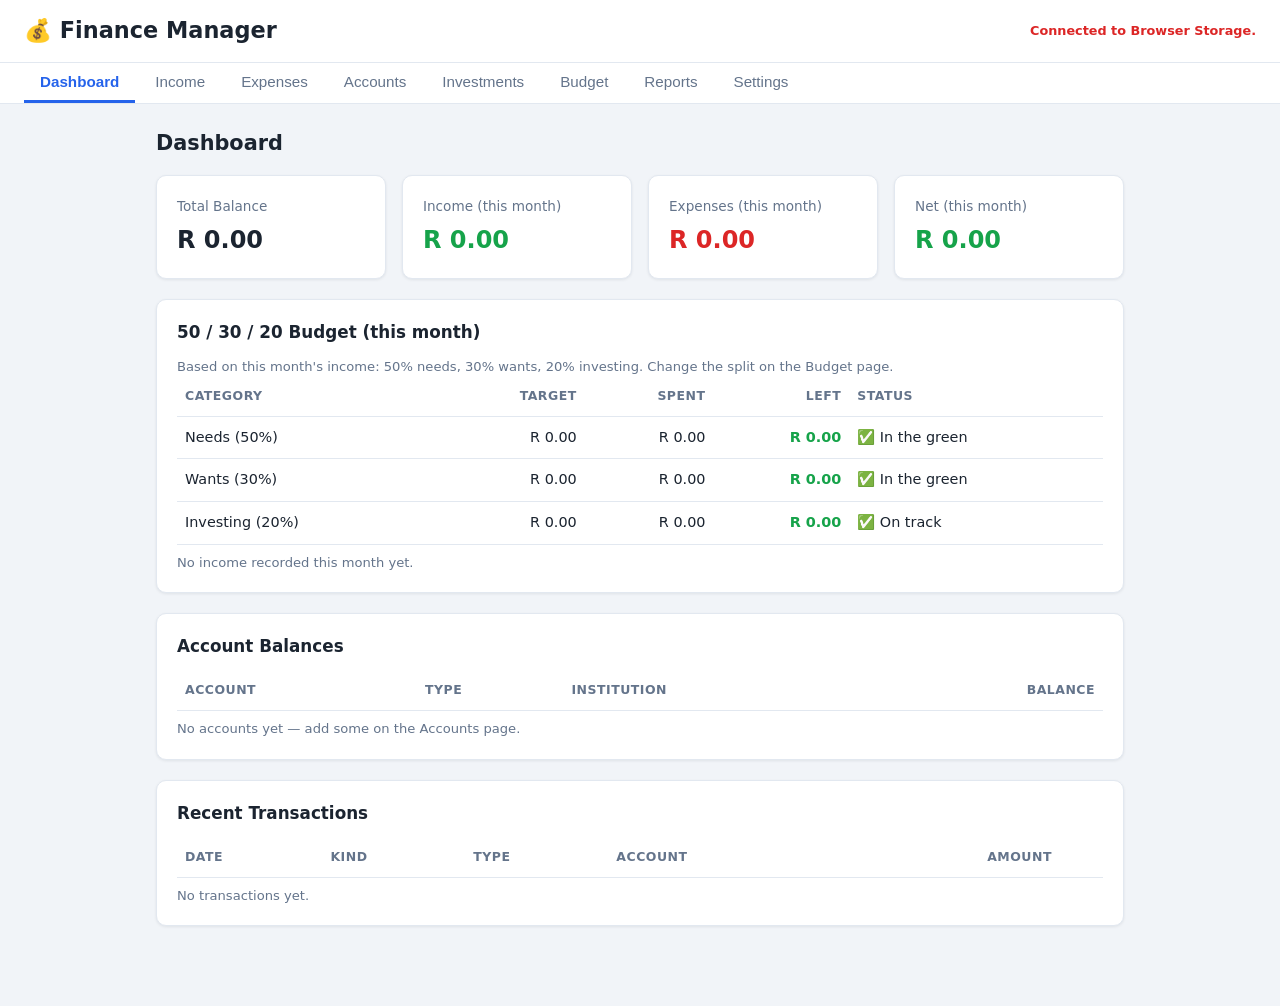
==== index.html @ 552da5e0 "Describe your changes" ====
<!DOCTYPE html>
<html lang="en" data-theme="light">
<head>
  <meta charset="UTF-8">
  <meta name="viewport" content="width=device-width, initial-scale=1.0">
  <link rel="icon" type="image/svg+xml" href="data:image/svg+xml,%3Csvg xmlns='http://www.w3.org/2000/svg' viewBox='0 0 64 64'%3E%3Crect width='64' height='64' rx='14' fill='%232563eb'/%3E%3Crect x='14' y='34' width='8' height='16' rx='2' fill='%23fff' opacity='.7'/%3E%3Crect x='28' y='24' width='8' height='26' rx='2' fill='%23fff' opacity='.85'/%3E%3Crect x='42' y='13' width='8' height='37' rx='2' fill='%23fff'/%3E%3C/svg%3E">
  <title>Finance Manager</title>
  <link rel="stylesheet" href="styles.css">
</head>
<body>

  <!-- ===== Lock screen (shown when a password is set) ===== -->
  <div id="lock-screen" class="overlay hidden">
    <div class="card overlay-card">
      <h1>🔒 Locked</h1>
      <form id="lock-form">
        <label for="lock-password">Password</label>
        <input type="password" id="lock-password" autocomplete="current-password" required>
        <p id="lock-error" class="error hidden">Incorrect password.</p>
        <button type="submit" class="btn primary full">Unlock</button>
      </form>
    </div>
  </div>

  <!-- ===== Main app ===== -->
  <div id="app" class="hidden">

    <header class="app-header">
      <h1>💰 Finance Manager</h1>
      <div class="header-right">
        <span id="data-status" class="status"></span>
        <button id="btn-lock" class="btn small hidden">🔒 Lock</button>
      </div>
    </header>

    <nav class="tabs">
      <button class="tab active" data-page="dashboard">Dashboard</button>
      <button class="tab" data-page="income">Income</button>
      <button class="tab" data-page="expenses">Expenses</button>
      <button class="tab" data-page="accounts">Accounts</button>
      <button class="tab" data-page="investments">Investments</button>
      <button class="tab" data-page="budget">Budget</button>
      <button class="tab" data-page="reports">Reports</button>
      <button class="tab" data-page="settings">Settings</button>
    </nav>

    <main>

      <!-- ===== Page 1: Dashboard ===== -->
      <section id="page-dashboard" class="page active">
        <h2 id="dashboard-greeting">Dashboard</h2>

        <div class="stat-grid">
          <div class="card stat">
            <span class="stat-label">Total Balance</span>
            <span class="stat-value" id="stat-total">R 0.00</span>
          </div>
          <div class="card stat">
            <span class="stat-label">Income (this month)</span>
            <span class="stat-value income" id="stat-income-month">R 0.00</span>
          </div>
          <div class="card stat">
            <span class="stat-label">Expenses (this month)</span>
            <span class="stat-value expense" id="stat-expense-month">R 0.00</span>
          </div>
          <div class="card stat">
            <span class="stat-label">Net (this month)</span>
            <span class="stat-value" id="stat-net-month">R 0.00</span>
          </div>
        </div>

        <div class="card">
          <h3 id="budget-title">50 / 30 / 20 Budget (this month)</h3>
          <p class="hint" id="budget-hint">Based on this month's income.</p>
          <table>
            <thead>
              <tr><th>Category</th><th class="num">Target</th><th class="num">Spent</th><th class="num">Left</th><th>Status</th></tr>
            </thead>
            <tbody id="budget-table"></tbody>
          </table>
          <p class="hint" id="budget-note"></p>
        </div>

        <div class="card">
          <h3>Account Balances</h3>
          <table>
            <thead>
              <tr><th>Account</th><th>Type</th><th>Institution</th><th class="num">Balance</th></tr>
            </thead>
            <tbody id="accounts-summary"></tbody>
          </table>
          <p class="hint" id="accounts-summary-empty">No accounts yet — add some on the Accounts page.</p>
        </div>

        <div class="card">
          <h3>Recent Transactions</h3>
          <table>
            <thead>
              <tr><th>Date</th><th>Kind</th><th>Type</th><th>Account</th><th class="num">Amount</th><th></th></tr>
            </thead>
            <tbody id="recent-transactions"></tbody>
          </table>
          <p class="hint" id="recent-empty">No transactions yet.</p>
        </div>
      </section>

      <!-- ===== Page 2: Income ===== -->
      <section id="page-income" class="page">
        <h2>Income</h2>

        <div class="card">
          <h3>Add One-Time Income</h3>
          <form id="income-form" class="form-grid">
            <label>Amount (R)
              <input type="number" id="income-amount" step="0.01" min="0.01" placeholder="0.00" required>
            </label>
            <label>Account
              <select id="income-account" class="account-select" required></select>
            </label>
            <label>Type
              <input type="text" id="income-type" list="income-types" placeholder="e.g. Salary" required>
              <datalist id="income-types">
                <option value="Salary"></option>
                <option value="Freelance"></option>
                <option value="Business"></option>
                <option value="Investment"></option>
                <option value="Interest"></option>
                <option value="Gift"></option>
                <option value="Refund"></option>
                <option value="Other"></option>
              </datalist>
            </label>
            <label>Date
              <input type="date" id="income-date" required>
            </label>
            <div class="form-actions">
              <button type="submit" class="btn primary">Add Income</button>
            </div>
          </form>
        </div>

        <div class="card">
          <h3>Recurring Income</h3>
          <p class="hint">Set up income that happens regularly. Press <strong>Receive</strong> whenever it comes in to record it.</p>
          <form id="rec-income-form" class="form-grid">
            <label>Amount (R)
              <input type="number" id="rec-income-amount" step="0.01" min="0.01" placeholder="0.00" required>
            </label>
            <label>Account
              <select id="rec-income-account" class="account-select" required></select>
            </label>
            <label>Type
              <input type="text" id="rec-income-type" list="income-types" placeholder="e.g. Salary" required>
            </label>
            <div class="form-actions">
              <button type="submit" id="rec-income-submit" class="btn">Add Recurring Income</button>
              <button type="button" id="rec-income-cancel" class="btn hidden">Cancel</button>
            </div>
          </form>
          <ul id="rec-income-list" class="rec-list"></ul>
        </div>

        <div class="card">
          <h3>Income History</h3>
          <table>
            <thead>
              <tr><th>Date</th><th>Type</th><th>Account</th><th class="num">Amount</th><th></th></tr>
            </thead>
            <tbody id="income-list"></tbody>
          </table>
          <p class="hint" id="income-empty">No income recorded yet.</p>
        </div>
      </section>

      <!-- ===== Page 3: Expenses ===== -->
      <section id="page-expenses" class="page">
        <h2>Expenses</h2>

        <div class="card">
          <h3>Add One-Time Expense</h3>
          <form id="expense-form" class="form-grid">
            <label>Amount (R)
              <input type="number" id="expense-amount" step="0.01" min="0.01" placeholder="0.00" required>
            </label>
            <label>Account
              <select id="expense-account" class="account-select" required></select>
            </label>
            <label>Type
              <input type="text" id="expense-type" list="expense-types" placeholder="e.g. Groceries" required>
              <datalist id="expense-types">
                <option value="Groceries"></option>
                <option value="Rent / Mortgage"></option>
                <option value="Transport"></option>
                <option value="Fuel"></option>
                <option value="Utilities"></option>
                <option value="Insurance"></option>
                <option value="Entertainment"></option>
                <option value="Dining Out"></option>
                <option value="Health"></option>
                <option value="Education"></option>
                <option value="Subscriptions"></option>
                <option value="Other"></option>
              </datalist>
            </label>
            <label>Category
              <select id="expense-category" required>
                <option value="" disabled selected>Choose…</option>
                <option value="need">Need</option>
                <option value="want">Want</option>
                <option value="investment">Investment</option>
              </select>
            </label>
            <label>Date
              <input type="date" id="expense-date" required>
            </label>
            <div class="form-actions">
              <button type="submit" class="btn primary">Add Expense</button>
            </div>
          </form>
        </div>

        <div class="card">
          <h3>Recurring Expenses</h3>
          <p class="hint">Set up expenses that happen regularly. Press <strong>Pay</strong> whenever they go off to record them.</p>
          <form id="rec-expense-form" class="form-grid">
            <label>Amount (R)
              <input type="number" id="rec-expense-amount" step="0.01" min="0.01" placeholder="0.00" required>
            </label>
            <label>Account
              <select id="rec-expense-account" class="account-select" required></select>
            </label>
            <label>Type
              <input type="text" id="rec-expense-type" list="expense-types" placeholder="e.g. Rent / Mortgage" required>
            </label>
            <label>Category
              <select id="rec-expense-category" required>
                <option value="" disabled selected>Choose…</option>
                <option value="need">Need</option>
                <option value="want">Want</option>
                <option value="investment">Investment</option>
              </select>
            </label>
            <div class="form-actions">
              <button type="submit" id="rec-expense-submit" class="btn">Add Recurring Expense</button>
              <button type="button" id="rec-expense-cancel" class="btn hidden">Cancel</button>
            </div>
          </form>
          <ul id="rec-expense-list" class="rec-list"></ul>
        </div>

        <div class="card">
          <h3>Expense History</h3>
          <table>
            <thead>
              <tr><th>Date</th><th>Type</th><th>Category</th><th>Account</th><th class="num">Amount</th><th></th></tr>
            </thead>
            <tbody id="expense-list"></tbody>
          </table>
          <p class="hint" id="expense-empty">No expenses recorded yet.</p>
        </div>
      </section>

      <!-- ===== Page 4: Accounts ===== -->
      <section id="page-accounts" class="page">
        <h2>Accounts</h2>

        <div class="card">
          <h3 id="account-form-title">Add Account</h3>
          <form id="account-form" class="form-grid">
            <label>Account Name
              <input type="text" id="acc-name" placeholder="e.g. Everyday Cheque" required>
            </label>
            <label>Type
              <select id="acc-type" required>
                <option value="Checking">Checking</option>
                <option value="Savings">Savings</option>
                <option value="Credit Card">Credit Card</option>
                <option value="Investment">Investment</option>
                <option value="Cash">Cash</option>
                <option value="Loan">Loan</option>
                <option value="Other">Other</option>
              </select>
            </label>
            <label>Held At (Institution)
              <select id="acc-institution" required>
                <option value="Absa">Absa</option>
                <option value="Capitec">Capitec</option>
                <option value="Discovery Bank">Discovery Bank</option>
                <option value="FNB">FNB</option>
                <option value="Investec">Investec</option>
                <option value="Nedbank">Nedbank</option>
                <option value="Standard Bank">Standard Bank</option>
                <option value="TymeBank">TymeBank</option>
                <option value="African Bank">African Bank</option>
                <option value="Other">Other</option>
              </select>
            </label>
            <label>Starting Balance (R)
              <input type="number" id="acc-balance" step="0.01" placeholder="0.00" required>
            </label>
            <label class="span-2">Purpose
              <input type="text" id="acc-purpose" placeholder="e.g. Monthly spending, emergency fund…">
            </label>
            <div class="form-actions">
              <button type="submit" class="btn primary" id="acc-submit">Add Account</button>
              <button type="button" class="btn hidden" id="acc-cancel">Cancel</button>
            </div>
          </form>
        </div>

        <div class="card">
          <h3>My Accounts</h3>
          <table>
            <thead>
              <tr>
                <th>Name</th><th>Type</th><th>Held At</th>
                <th class="num">Starting</th><th class="num">Current</th>
                <th>Purpose</th><th></th>
              </tr>
            </thead>
            <tbody id="accounts-table"></tbody>
          </table>
          <p class="hint" id="accounts-empty">No accounts yet. Add your first account above.</p>
        </div>
      </section>

      <!-- ===== Investments ===== -->
      <section id="page-investments" class="page">
        <h2>Investments</h2>

        <div class="stat-grid">
          <div class="card stat">
            <span class="stat-label">Monthly Investing</span>
            <span class="stat-value" id="inv-stat-monthly">R 0.00</span>
          </div>
          <div class="card stat">
            <span class="stat-label">Active Investments</span>
            <span class="stat-value" id="inv-stat-active">0</span>
          </div>
        </div>

        <div class="card">
          <h3 id="inv-form-title">Add Investment</h3>
          <form id="investment-form" class="form-grid">
            <label>Investment Name
              <input type="text" id="inv-name" placeholder="e.g. Retirement Annuity" required>
            </label>
            <label>Monthly Amount (R)
              <input type="number" id="inv-amount" step="0.01" min="0" placeholder="0.00" required>
            </label>
            <label>Pay From Account
              <select id="inv-account" class="account-select" required></select>
            </label>
            <label>Start Date
              <input type="date" id="inv-start" required>
            </label>
            <label>Term (Years)
              <input type="number" id="inv-years" min="0" step="1" value="5" required>
            </label>
            <label>Term (Extra Months)
              <input type="number" id="inv-months" min="0" max="11" step="1" value="0" required>
            </label>
            <div class="form-actions">
              <button type="submit" class="btn primary" id="inv-submit">Add Investment</button>
              <button type="button" class="btn hidden" id="inv-cancel">Cancel</button>
            </div>
          </form>
        </div>

        <div class="card">
          <h3>My Investments</h3>
          <table>
            <thead>
              <tr>
                <th>Name</th><th class="num">Per Month</th><th>Account</th><th>Start</th><th>Term</th><th>Expected End</th>
                <th>Status</th><th class="num">Total Planned</th><th></th>
              </tr>
            </thead>
            <tbody id="investments-table"></tbody>
          </table>
          <p class="hint" id="investments-empty">No investments yet. Add your first one above.</p>
        </div>
      </section>

      <!-- ===== Budget planner ===== -->
      <section id="page-budget" class="page">
        <h2>Budget Planner</h2>
        <p class="hint">Add your planned monthly expenses to see whether you stay on track with your budget split. Untick an item to test a "what if" without deleting it.</p>

        <div class="card">
          <h3>Budget Split</h3>
          <p class="hint">How your monthly income is divided. Used by the budget card on the Dashboard and the plan below. Must add up to 100%.</p>
          <form id="split-form" class="form-grid">
            <label>Needs (%)
              <input type="number" id="split-need" min="0" max="100" step="1" required>
            </label>
            <label>Wants (%)
              <input type="number" id="split-want" min="0" max="100" step="1" required>
            </label>
            <label>Investing (%)
              <input type="number" id="split-investment" min="0" max="100" step="1" required>
            </label>
            <div class="form-actions">
              <button type="submit" class="btn primary">Save Split</button>
              <button type="button" class="btn" id="split-reset">Reset to 50/30/20</button>
            </div>
          </form>
        </div>

        <div class="card">
          <h3>Plan vs Budget</h3>
          <table>
            <thead>
              <tr><th>Category</th><th class="num">Budget</th><th class="num">Planned</th><th class="num">Left</th><th>Status</th></tr>
            </thead>
            <tbody id="plan-summary"></tbody>
          </table>
          <p id="plan-verdict" class="hint"></p>
        </div>

        <div class="card">
          <h3 id="pinc-form-title">Add Planned Income</h3>
          <form id="pinc-form" class="form-grid">
            <label>Name
              <input type="text" id="pinc-name" placeholder="e.g. Salary" required>
            </label>
            <label>Monthly Amount (R)
              <input type="number" id="pinc-amount" step="0.01" min="0.01" placeholder="0.00" required>
            </label>
            <div class="form-actions">
              <button type="submit" class="btn primary" id="pinc-submit">Add Planned Income</button>
              <button type="button" class="btn hidden" id="pinc-cancel">Cancel</button>
            </div>
          </form>
        </div>

        <div class="card">
          <h3>Planned Income</h3>
          <p class="hint">Recurring income is included automatically. The budget above is calculated from the ticked items.</p>
          <table>
            <thead>
              <tr><th>Include</th><th>Name</th><th class="num">Per Month</th><th></th></tr>
            </thead>
            <tbody id="pinc-list"></tbody>
          </table>
          <p class="hint" id="pinc-empty">No planned income yet.</p>
        </div>

        <div class="card">
          <h3 id="plan-form-title">Add Planned Expense</h3>
          <form id="plan-form" class="form-grid">
            <label>Name
              <input type="text" id="plan-name" placeholder="e.g. New car instalment" required>
            </label>
            <label>Monthly Amount (R)
              <input type="number" id="plan-amount" step="0.01" min="0.01" placeholder="0.00" required>
            </label>
            <label>Category
              <select id="plan-category" required>
                <option value="need">Need</option>
                <option value="want">Want</option>
                <option value="investment">Investment</option>
              </select>
            </label>
            <div class="form-actions">
              <button type="submit" class="btn primary" id="plan-submit">Add Planned Expense</button>
              <button type="button" class="btn hidden" id="plan-cancel">Cancel</button>
            </div>
          </form>
        </div>

        <div class="card">
          <h3>Planned Expenses</h3>
          <table>
            <thead>
              <tr><th>Include</th><th>Name</th><th>Category</th><th class="num">Per Month</th><th></th></tr>
            </thead>
            <tbody id="plan-list"></tbody>
          </table>
          <p class="hint" id="plan-empty">No planned expenses yet.</p>
        </div>
      </section>

      <!-- ===== Page 5: Settings ===== -->
      <section id="page-reports" class="page"></section>

      <section id="page-settings" class="page">
        <h2>Settings</h2>

        <div class="card">
          <h3>Appearance</h3>
          <label class="inline-label">Theme
            <select id="set-theme">
              <option value="light">Light</option>
              <option value="dark">Dark</option>
            </select>
          </label>
        </div>

        <div class="card">
          <h3>Password Lock</h3>
          <p class="hint">Locks the app when it opens. Note: this is a simple screen lock, not encryption.</p>
          <form id="password-form" class="form-grid">
            <label>New Password
              <input type="password" id="set-password" autocomplete="new-password" placeholder="Leave empty to keep current">
            </label>
            <div class="form-actions">
              <button type="submit" class="btn primary">Set / Change Password</button>
              <button type="button" class="btn danger" id="btn-clear-password">Remove Password</button>
            </div>
          </form>
        </div>

        <div class="card">
          <h3>Data</h3>
          <p>Storage: <strong id="data-file-info">—</strong></p>
          <div class="btn-row">
            <button class="btn" id="btn-link-file">Link File</button>
            <button class="btn" id="btn-disconnect-file">Disconnect</button>
            <button class="btn" id="btn-export">Export backup (JSON)</button>
            <label class="btn file-label">
              Import backup…
              <input type="file" id="import-file" accept="application/json,.json" hidden>
            </label>
          </div>
        </div>

        <div class="card danger-zone">
          <h3>Danger Zone</h3>
          <button class="btn danger" id="btn-clear-all">Delete ALL data</button>
        </div>
      </section>

    </main>
  </div>

  <script src="app.js"></script>
  <script src="reports.js"></script>
</body>
</html>
---- styles.css ----
/* ============ Theme variables ============ */
:root {
  --bg: #f1f4f8;
  --surface: #ffffff;
  --text: #1b2430;
  --muted: #64748b;
  --border: #e2e8f0;
  --primary: #2563eb;
  --primary-hover: #1d4ed8;
  --primary-text: #ffffff;
  --income: #16a34a;
  --expense: #dc2626;
  --danger: #dc2626;
  --danger-hover: #b91c1c;
  --shadow: 0 1px 3px rgba(15, 23, 42, 0.08);
  --radius: 10px;
}

[data-theme="dark"] {
  --bg: #0f172a;
  --surface: #1e293b;
  --text: #e2e8f0;
  --muted: #94a3b8;
  --border: #334155;
  --primary: #3b82f6;
  --primary-hover: #2563eb;
  --primary-text: #ffffff;
  --income: #4ade80;
  --expense: #f87171;
  --danger: #ef4444;
  --danger-hover: #dc2626;
  --shadow: 0 1px 3px rgba(0, 0, 0, 0.4);
}

/* ============ Base ============ */
* { box-sizing: border-box; }

body {
  margin: 0;
  font-family: "Segoe UI", system-ui, -apple-system, sans-serif;
  background: var(--bg);
  color: var(--text);
  line-height: 1.5;
}

h1 { font-size: 1.4rem; margin: 0; }
h2 { margin: 0 0 16px; font-size: 1.3rem; }
h3 { margin: 0 0 12px; font-size: 1.05rem; }

.hidden { display: none !important; }

/* ============ Header & nav ============ */
.app-header {
  display: flex;
  align-items: center;
  justify-content: space-between;
  padding: 14px 24px;
  background: var(--surface);
  border-bottom: 1px solid var(--border);
  position: sticky;
  top: 0;
  z-index: 10;
}

.header-right { display: flex; align-items: center; gap: 12px; }
.status { font-size: 0.8rem; color: var(--muted); }
.status.ok { color: var(--income); font-weight: 600; }
.status.bad { color: var(--expense); font-weight: 600; }

.tabs {
  display: flex;
  gap: 4px;
  padding: 0 24px;
  background: var(--surface);
  border-bottom: 1px solid var(--border);
  overflow-x: auto;
}

.tab {
  background: none;
  border: none;
  border-bottom: 3px solid transparent;
  padding: 10px 16px;
  font-size: 0.95rem;
  color: var(--muted);
  cursor: pointer;
  white-space: nowrap;
}

.tab:hover { color: var(--text); }
.tab.active { color: var(--primary); border-bottom-color: var(--primary); font-weight: 600; }

/* ============ Layout ============ */
main {
  max-width: 1000px;
  margin: 0 auto;
  padding: 24px 16px 60px;
}

.page { display: none; }
.page.active { display: block; }

.card {
  background: var(--surface);
  border: 1px solid var(--border);
  border-radius: var(--radius);
  box-shadow: var(--shadow);
  padding: 20px;
  margin-bottom: 20px;
}

/* ============ Dashboard stats ============ */
.stat-grid {
  display: grid;
  grid-template-columns: repeat(auto-fit, minmax(200px, 1fr));
  gap: 16px;
  margin-bottom: 20px;
}

.stat { display: flex; flex-direction: column; gap: 6px; margin-bottom: 0; }
.stat-label { font-size: 0.85rem; color: var(--muted); }
.stat-value { font-size: 1.5rem; font-weight: 700; }
.income { color: var(--income); }
.expense { color: var(--expense); }

/* ============ Forms ============ */
.form-grid {
  display: grid;
  grid-template-columns: repeat(auto-fit, minmax(200px, 1fr));
  gap: 14px;
  align-items: end;
}

.form-grid label,
.overlay-card label {
  display: flex;
  flex-direction: column;
  gap: 6px;
  font-size: 0.85rem;
  font-weight: 600;
  color: var(--muted);
}

.span-2 { grid-column: span 2; }

input, select {
  padding: 9px 12px;
  border: 1px solid var(--border);
  border-radius: 8px;
  font-size: 0.95rem;
  background: var(--bg);
  color: var(--text);
  font-family: inherit;
}

input:focus, select:focus {
  outline: 2px solid var(--primary);
  outline-offset: -1px;
}

.form-actions { display: flex; gap: 10px; align-items: center; }

.inline-label {
  display: flex;
  align-items: center;
  gap: 12px;
  font-size: 0.95rem;
}

/* ============ Buttons ============ */
.btn {
  padding: 9px 16px;
  border: 1px solid var(--border);
  border-radius: 8px;
  background: var(--surface);
  color: var(--text);
  font-size: 0.9rem;
  font-family: inherit;
  cursor: pointer;
}

.btn:hover { border-color: var(--primary); color: var(--primary); }

.btn.primary { background: var(--primary); border-color: var(--primary); color: var(--primary-text); }
.btn.primary:hover { background: var(--primary-hover); }

.btn.danger { background: var(--danger); border-color: var(--danger); color: #fff; }
.btn.danger:hover { background: var(--danger-hover); }

.btn.small { padding: 5px 10px; font-size: 0.8rem; }
.btn.full { width: 100%; }
.btn.link { border: none; background: none; color: var(--muted); text-decoration: underline; }

.btn-row { display: flex; gap: 10px; flex-wrap: wrap; margin: 12px 0; }

.file-label { display: inline-block; cursor: pointer; }

.icon-btn {
  background: none;
  border: none;
  cursor: pointer;
  font-size: 0.95rem;
  padding: 4px 6px;
  border-radius: 6px;
  color: var(--muted);
}
.icon-btn:hover { background: var(--bg); color: var(--danger); }

/* ============ Tables ============ */
table { width: 100%; border-collapse: collapse; font-size: 0.9rem; }

th, td {
  text-align: left;
  padding: 10px 8px;
  border-bottom: 1px solid var(--border);
}

th { color: var(--muted); font-size: 0.78rem; text-transform: uppercase; letter-spacing: 0.04em; }

.num { text-align: right; font-variant-numeric: tabular-nums; }

.badge {
  display: inline-block;
  padding: 2px 10px;
  border-radius: 999px;
  font-size: 0.75rem;
  font-weight: 600;
}
.badge.income { background: rgba(22, 163, 74, 0.12); color: var(--income); }
.badge.expense { background: rgba(220, 38, 38, 0.12); color: var(--expense); }

.amount-income { color: var(--income); font-weight: 600; }
.amount-expense { color: var(--expense); font-weight: 600; }

/* ============ Recurring list ============ */
.rec-list { list-style: none; margin: 16px 0 0; padding: 0; }

.rec-list li {
  display: flex;
  align-items: center;
  justify-content: space-between;
  gap: 12px;
  padding: 12px;
  border: 1px solid var(--border);
  border-radius: 8px;
  margin-bottom: 8px;
  flex-wrap: wrap;
}

.rec-info { display: flex; flex-direction: column; }
.rec-info .sub { font-size: 0.8rem; color: var(--muted); }
.rec-actions { display: flex; gap: 8px; align-items: center; }

/* ============ Overlays (connect / lock) ============ */
.overlay {
  position: fixed;
  inset: 0;
  background: var(--bg);
  display: flex;
  align-items: center;
  justify-content: center;
  padding: 20px;
  z-index: 100;
}

.overlay-card { max-width: 440px; width: 100%; text-align: center; }
.overlay-card h1 { margin-bottom: 14px; }
.overlay-card p { color: var(--muted); font-size: 0.9rem; }
.overlay-card form { text-align: left; display: flex; flex-direction: column; gap: 12px; margin-top: 10px; }
.overlay-card .btn-row { justify-content: center; }

.error { color: var(--danger) !important; font-size: 0.85rem; margin: 0; }

.hint { font-size: 0.82rem; color: var(--muted); margin: 8px 0 0; }

.danger-zone { border-color: var(--danger); }

/* ============ Responsive ============ */
@media (max-width: 600px) {
  .span-2 { grid-column: span 1; }
  table { font-size: 0.8rem; }
  th, td { padding: 8px 4px; }
  .app-header { padding: 12px 16px; }
  .tabs { padding: 0 8px; }
}

/* ============ Reports ============ */
.rv-filter-grid { display: flex; gap: 14px; flex-wrap: wrap; align-items: flex-end; }
.rv-filter-grid label, .rv-form label { display: flex; flex-direction: column; gap: 4px; font-size: 0.85rem; color: var(--muted); }
.rv-row { margin-bottom: 20px; }
.rv-row-bar { display: flex; gap: 10px; align-items: center; flex-wrap: wrap; margin-bottom: 8px; font-size: 0.85rem; }
.rv-row-bar label { display: flex; align-items: center; gap: 6px; color: var(--muted); }
.rv-grid-row { display: grid; gap: 14px; }
.rv-visual { margin: 0; min-width: 0; display: flex; flex-direction: column; }
.rv-head { display: flex; justify-content: space-between; gap: 8px; align-items: flex-start; }
.rv-head h3 { margin: 0; }
.rv-actions { display: flex; gap: 6px; }
.rv-body { flex: 1; margin-top: 10px; overflow: auto; }
.rv-empty-slot { min-height: 120px; border: 2px dashed var(--border); border-radius: var(--radius); background: none; color: var(--muted); cursor: pointer; font: inherit; }
.rv-empty-slot:hover { border-color: var(--primary); color: var(--primary); }
.rv-card-value { font-size: 2rem; font-weight: 700; text-align: center; padding: 18px 0; }
.rv-svg { width: 100%; height: auto; max-height: 360px; }
.rv-axis { font-size: 10px; fill: var(--muted); }
.rv-grid { stroke: var(--border); stroke-width: 1; }
.rv-pie { display: flex; gap: 16px; align-items: center; flex-wrap: wrap; justify-content: center; }
.rv-pie-svg { width: 190px; height: 190px; flex: none; }
.rv-legend { list-style: none; margin: 0; padding: 0; font-size: 0.85rem; }
.rv-dot { display: inline-block; width: 10px; height: 10px; border-radius: 50%; margin-right: 6px; }
.rv-table-wrap { max-height: 340px; overflow: auto; }
.rv-empty { text-align: center; padding: 20px 0; }
.rv-modal { position: fixed; inset: 0; background: rgba(0, 0, 0, 0.5); z-index: 50; display: flex; align-items: flex-start; justify-content: center; padding: 24px; overflow: auto; }
.rv-modal-card { width: 100%; max-width: 760px; margin: 0; }
.rv-form { display: grid; grid-template-columns: repeat(auto-fit, minmax(190px, 1fr)); gap: 12px; }
.rv-fil-row { display: flex; gap: 6px; margin-bottom: 6px; flex-wrap: wrap; }
.rv-fil-row input { flex: 1; min-width: 100px; }
.rv-preview { border: 1px solid var(--border); border-radius: var(--radius); padding: 10px; margin-bottom: 8px; max-height: 340px; overflow: auto; }
@media (max-width: 700px) { .rv-grid-row { grid-template-columns: 1fr !important; } .rv-grid-row > * { grid-column: auto !important; } }
.rv-title { display: flex; justify-content: space-between; align-items: center; flex-wrap: wrap; gap: 8px; }
.rv-title .btn-row { margin: 0 0 16px; }
.rv-title label.btn { cursor: pointer; }
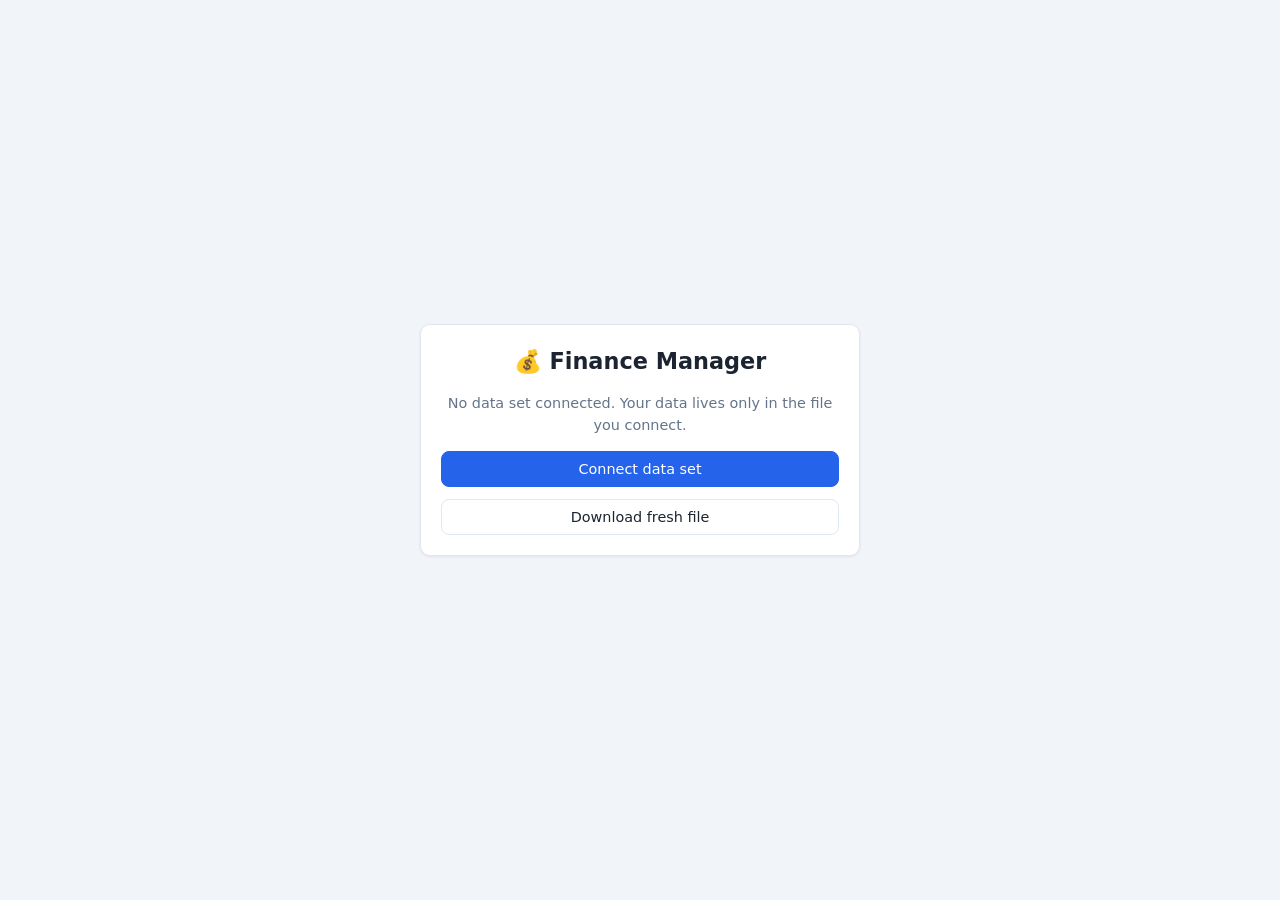
==== commit ea59597c: "Require connected data file; remove browser storage" ====
--- a/index.html
+++ b/index.html
@@ -1,540 +1,558 @@
-<!DOCTYPE html>
-<html lang="en" data-theme="light">
-<head>
-  <meta charset="UTF-8">
-  <meta name="viewport" content="width=device-width, initial-scale=1.0">
-  <link rel="icon" type="image/svg+xml" href="data:image/svg+xml,%3Csvg xmlns='http://www.w3.org/2000/svg' viewBox='0 0 64 64'%3E%3Crect width='64' height='64' rx='14' fill='%232563eb'/%3E%3Crect x='14' y='34' width='8' height='16' rx='2' fill='%23fff' opacity='.7'/%3E%3Crect x='28' y='24' width='8' height='26' rx='2' fill='%23fff' opacity='.85'/%3E%3Crect x='42' y='13' width='8' height='37' rx='2' fill='%23fff'/%3E%3C/svg%3E">
-  <title>Finance Manager</title>
-  <link rel="stylesheet" href="styles.css">
-</head>
-<body>
-
-  <!-- ===== Lock screen (shown when a password is set) ===== -->
-  <div id="lock-screen" class="overlay hidden">
-    <div class="card overlay-card">
-      <h1>🔒 Locked</h1>
-      <form id="lock-form">
-        <label for="lock-password">Password</label>
-        <input type="password" id="lock-password" autocomplete="current-password" required>
-        <p id="lock-error" class="error hidden">Incorrect password.</p>
-        <button type="submit" class="btn primary full">Unlock</button>
-      </form>
-    </div>
-  </div>
-
-  <!-- ===== Main app ===== -->
-  <div id="app" class="hidden">
-
-    <header class="app-header">
-      <h1>💰 Finance Manager</h1>
-      <div class="header-right">
-        <span id="data-status" class="status"></span>
-        <button id="btn-lock" class="btn small hidden">🔒 Lock</button>
-      </div>
-    </header>
-
-    <nav class="tabs">
-      <button class="tab active" data-page="dashboard">Dashboard</button>
-      <button class="tab" data-page="income">Income</button>
-      <button class="tab" data-page="expenses">Expenses</button>
-      <button class="tab" data-page="accounts">Accounts</button>
-      <button class="tab" data-page="investments">Investments</button>
-      <button class="tab" data-page="budget">Budget</button>
-      <button class="tab" data-page="reports">Reports</button>
-      <button class="tab" data-page="settings">Settings</button>
-    </nav>
-
-    <main>
-
-      <!-- ===== Page 1: Dashboard ===== -->
-      <section id="page-dashboard" class="page active">
-        <h2 id="dashboard-greeting">Dashboard</h2>
-
-        <div class="stat-grid">
-          <div class="card stat">
-            <span class="stat-label">Total Balance</span>
-            <span class="stat-value" id="stat-total">R 0.00</span>
-          </div>
-          <div class="card stat">
-            <span class="stat-label">Income (this month)</span>
-            <span class="stat-value income" id="stat-income-month">R 0.00</span>
-          </div>
-          <div class="card stat">
-            <span class="stat-label">Expenses (this month)</span>
-            <span class="stat-value expense" id="stat-expense-month">R 0.00</span>
-          </div>
-          <div class="card stat">
-            <span class="stat-label">Net (this month)</span>
-            <span class="stat-value" id="stat-net-month">R 0.00</span>
-          </div>
-        </div>
-
-        <div class="card">
-          <h3 id="budget-title">50 / 30 / 20 Budget (this month)</h3>
-          <p class="hint" id="budget-hint">Based on this month's income.</p>
-          <table>
-            <thead>
-              <tr><th>Category</th><th class="num">Target</th><th class="num">Spent</th><th class="num">Left</th><th>Status</th></tr>
-            </thead>
-            <tbody id="budget-table"></tbody>
-          </table>
-          <p class="hint" id="budget-note"></p>
-        </div>
-
-        <div class="card">
-          <h3>Account Balances</h3>
-          <table>
-            <thead>
-              <tr><th>Account</th><th>Type</th><th>Institution</th><th class="num">Balance</th></tr>
-            </thead>
-            <tbody id="accounts-summary"></tbody>
-          </table>
-          <p class="hint" id="accounts-summary-empty">No accounts yet — add some on the Accounts page.</p>
-        </div>
-
-        <div class="card">
-          <h3>Recent Transactions</h3>
-          <table>
-            <thead>
-              <tr><th>Date</th><th>Kind</th><th>Type</th><th>Account</th><th class="num">Amount</th><th></th></tr>
-            </thead>
-            <tbody id="recent-transactions"></tbody>
-          </table>
-          <p class="hint" id="recent-empty">No transactions yet.</p>
-        </div>
-      </section>
-
-      <!-- ===== Page 2: Income ===== -->
-      <section id="page-income" class="page">
-        <h2>Income</h2>
-
-        <div class="card">
-          <h3>Add One-Time Income</h3>
-          <form id="income-form" class="form-grid">
-            <label>Amount (R)
-              <input type="number" id="income-amount" step="0.01" min="0.01" placeholder="0.00" required>
-            </label>
-            <label>Account
-              <select id="income-account" class="account-select" required></select>
-            </label>
-            <label>Type
-              <input type="text" id="income-type" list="income-types" placeholder="e.g. Salary" required>
-              <datalist id="income-types">
-                <option value="Salary"></option>
-                <option value="Freelance"></option>
-                <option value="Business"></option>
-                <option value="Investment"></option>
-                <option value="Interest"></option>
-                <option value="Gift"></option>
-                <option value="Refund"></option>
-                <option value="Other"></option>
-              </datalist>
-            </label>
-            <label>Date
-              <input type="date" id="income-date" required>
-            </label>
-            <div class="form-actions">
-              <button type="submit" class="btn primary">Add Income</button>
-            </div>
-          </form>
-        </div>
-
-        <div class="card">
-          <h3>Recurring Income</h3>
-          <p class="hint">Set up income that happens regularly. Press <strong>Receive</strong> whenever it comes in to record it.</p>
-          <form id="rec-income-form" class="form-grid">
-            <label>Amount (R)
-              <input type="number" id="rec-income-amount" step="0.01" min="0.01" placeholder="0.00" required>
-            </label>
-            <label>Account
-              <select id="rec-income-account" class="account-select" required></select>
-            </label>
-            <label>Type
-              <input type="text" id="rec-income-type" list="income-types" placeholder="e.g. Salary" required>
-            </label>
-            <div class="form-actions">
-              <button type="submit" id="rec-income-submit" class="btn">Add Recurring Income</button>
-              <button type="button" id="rec-income-cancel" class="btn hidden">Cancel</button>
-            </div>
-          </form>
-          <ul id="rec-income-list" class="rec-list"></ul>
-        </div>
-
-        <div class="card">
-          <h3>Income History</h3>
-          <table>
-            <thead>
-              <tr><th>Date</th><th>Type</th><th>Account</th><th class="num">Amount</th><th></th></tr>
-            </thead>
-            <tbody id="income-list"></tbody>
-          </table>
-          <p class="hint" id="income-empty">No income recorded yet.</p>
-        </div>
-      </section>
-
-      <!-- ===== Page 3: Expenses ===== -->
-      <section id="page-expenses" class="page">
-        <h2>Expenses</h2>
-
-        <div class="card">
-          <h3>Add One-Time Expense</h3>
-          <form id="expense-form" class="form-grid">
-            <label>Amount (R)
-              <input type="number" id="expense-amount" step="0.01" min="0.01" placeholder="0.00" required>
-            </label>
-            <label>Account
-              <select id="expense-account" class="account-select" required></select>
-            </label>
-            <label>Type
-              <input type="text" id="expense-type" list="expense-types" placeholder="e.g. Groceries" required>
-              <datalist id="expense-types">
-                <option value="Groceries"></option>
-                <option value="Rent / Mortgage"></option>
-                <option value="Transport"></option>
-                <option value="Fuel"></option>
-                <option value="Utilities"></option>
-                <option value="Insurance"></option>
-                <option value="Entertainment"></option>
-                <option value="Dining Out"></option>
-                <option value="Health"></option>
-                <option value="Education"></option>
-                <option value="Subscriptions"></option>
-                <option value="Other"></option>
-              </datalist>
-            </label>
-            <label>Category
-              <select id="expense-category" required>
-                <option value="" disabled selected>Choose…</option>
-                <option value="need">Need</option>
-                <option value="want">Want</option>
-                <option value="investment">Investment</option>
-              </select>
-            </label>
-            <label>Date
-              <input type="date" id="expense-date" required>
-            </label>
-            <div class="form-actions">
-              <button type="submit" class="btn primary">Add Expense</button>
-            </div>
-          </form>
-        </div>
-
-        <div class="card">
-          <h3>Recurring Expenses</h3>
-          <p class="hint">Set up expenses that happen regularly. Press <strong>Pay</strong> whenever they go off to record them.</p>
-          <form id="rec-expense-form" class="form-grid">
-            <label>Amount (R)
-              <input type="number" id="rec-expense-amount" step="0.01" min="0.01" placeholder="0.00" required>
-            </label>
-            <label>Account
-              <select id="rec-expense-account" class="account-select" required></select>
-            </label>
-            <label>Type
-              <input type="text" id="rec-expense-type" list="expense-types" placeholder="e.g. Rent / Mortgage" required>
-            </label>
-            <label>Category
-              <select id="rec-expense-category" required>
-                <option value="" disabled selected>Choose…</option>
-                <option value="need">Need</option>
-                <option value="want">Want</option>
-                <option value="investment">Investment</option>
-              </select>
-            </label>
-            <div class="form-actions">
-              <button type="submit" id="rec-expense-submit" class="btn">Add Recurring Expense</button>
-              <button type="button" id="rec-expense-cancel" class="btn hidden">Cancel</button>
-            </div>
-          </form>
-          <ul id="rec-expense-list" class="rec-list"></ul>
-        </div>
-
-        <div class="card">
-          <h3>Expense History</h3>
-          <table>
-            <thead>
-              <tr><th>Date</th><th>Type</th><th>Category</th><th>Account</th><th class="num">Amount</th><th></th></tr>
-            </thead>
-            <tbody id="expense-list"></tbody>
-          </table>
-          <p class="hint" id="expense-empty">No expenses recorded yet.</p>
-        </div>
-      </section>
-
-      <!-- ===== Page 4: Accounts ===== -->
-      <section id="page-accounts" class="page">
-        <h2>Accounts</h2>
-
-        <div class="card">
-          <h3 id="account-form-title">Add Account</h3>
-          <form id="account-form" class="form-grid">
-            <label>Account Name
-              <input type="text" id="acc-name" placeholder="e.g. Everyday Cheque" required>
-            </label>
-            <label>Type
-              <select id="acc-type" required>
-                <option value="Checking">Checking</option>
-                <option value="Savings">Savings</option>
-                <option value="Credit Card">Credit Card</option>
-                <option value="Investment">Investment</option>
-                <option value="Cash">Cash</option>
-                <option value="Loan">Loan</option>
-                <option value="Other">Other</option>
-              </select>
-            </label>
-            <label>Held At (Institution)
-              <select id="acc-institution" required>
-                <option value="Absa">Absa</option>
-                <option value="Capitec">Capitec</option>
-                <option value="Discovery Bank">Discovery Bank</option>
-                <option value="FNB">FNB</option>
-                <option value="Investec">Investec</option>
-                <option value="Nedbank">Nedbank</option>
-                <option value="Standard Bank">Standard Bank</option>
-                <option value="TymeBank">TymeBank</option>
-                <option value="African Bank">African Bank</option>
-                <option value="Other">Other</option>
-              </select>
-            </label>
-            <label>Starting Balance (R)
-              <input type="number" id="acc-balance" step="0.01" placeholder="0.00" required>
-            </label>
-            <label class="span-2">Purpose
-              <input type="text" id="acc-purpose" placeholder="e.g. Monthly spending, emergency fund…">
-            </label>
-            <div class="form-actions">
-              <button type="submit" class="btn primary" id="acc-submit">Add Account</button>
-              <button type="button" class="btn hidden" id="acc-cancel">Cancel</button>
-            </div>
-          </form>
-        </div>
-
-        <div class="card">
-          <h3>My Accounts</h3>
-          <table>
-            <thead>
-              <tr>
-                <th>Name</th><th>Type</th><th>Held At</th>
-                <th class="num">Starting</th><th class="num">Current</th>
-                <th>Purpose</th><th></th>
-              </tr>
-            </thead>
-            <tbody id="accounts-table"></tbody>
-          </table>
-          <p class="hint" id="accounts-empty">No accounts yet. Add your first account above.</p>
-        </div>
-      </section>
-
-      <!-- ===== Investments ===== -->
-      <section id="page-investments" class="page">
-        <h2>Investments</h2>
-
-        <div class="stat-grid">
-          <div class="card stat">
-            <span class="stat-label">Monthly Investing</span>
-            <span class="stat-value" id="inv-stat-monthly">R 0.00</span>
-          </div>
-          <div class="card stat">
-            <span class="stat-label">Active Investments</span>
-            <span class="stat-value" id="inv-stat-active">0</span>
-          </div>
-        </div>
-
-        <div class="card">
-          <h3 id="inv-form-title">Add Investment</h3>
-          <form id="investment-form" class="form-grid">
-            <label>Investment Name
-              <input type="text" id="inv-name" placeholder="e.g. Retirement Annuity" required>
-            </label>
-            <label>Monthly Amount (R)
-              <input type="number" id="inv-amount" step="0.01" min="0" placeholder="0.00" required>
-            </label>
-            <label>Pay From Account
-              <select id="inv-account" class="account-select" required></select>
-            </label>
-            <label>Start Date
-              <input type="date" id="inv-start" required>
-            </label>
-            <label>Term (Years)
-              <input type="number" id="inv-years" min="0" step="1" value="5" required>
-            </label>
-            <label>Term (Extra Months)
-              <input type="number" id="inv-months" min="0" max="11" step="1" value="0" required>
-            </label>
-            <div class="form-actions">
-              <button type="submit" class="btn primary" id="inv-submit">Add Investment</button>
-              <button type="button" class="btn hidden" id="inv-cancel">Cancel</button>
-            </div>
-          </form>
-        </div>
-
-        <div class="card">
-          <h3>My Investments</h3>
-          <table>
-            <thead>
-              <tr>
-                <th>Name</th><th class="num">Per Month</th><th>Account</th><th>Start</th><th>Term</th><th>Expected End</th>
-                <th>Status</th><th class="num">Total Planned</th><th></th>
-              </tr>
-            </thead>
-            <tbody id="investments-table"></tbody>
-          </table>
-          <p class="hint" id="investments-empty">No investments yet. Add your first one above.</p>
-        </div>
-      </section>
-
-      <!-- ===== Budget planner ===== -->
-      <section id="page-budget" class="page">
-        <h2>Budget Planner</h2>
-        <p class="hint">Add your planned monthly expenses to see whether you stay on track with your budget split. Untick an item to test a "what if" without deleting it.</p>
-
-        <div class="card">
-          <h3>Budget Split</h3>
-          <p class="hint">How your monthly income is divided. Used by the budget card on the Dashboard and the plan below. Must add up to 100%.</p>
-          <form id="split-form" class="form-grid">
-            <label>Needs (%)
-              <input type="number" id="split-need" min="0" max="100" step="1" required>
-            </label>
-            <label>Wants (%)
-              <input type="number" id="split-want" min="0" max="100" step="1" required>
-            </label>
-            <label>Investing (%)
-              <input type="number" id="split-investment" min="0" max="100" step="1" required>
-            </label>
-            <div class="form-actions">
-              <button type="submit" class="btn primary">Save Split</button>
-              <button type="button" class="btn" id="split-reset">Reset to 50/30/20</button>
-            </div>
-          </form>
-        </div>
-
-        <div class="card">
-          <h3>Plan vs Budget</h3>
-          <table>
-            <thead>
-              <tr><th>Category</th><th class="num">Budget</th><th class="num">Planned</th><th class="num">Left</th><th>Status</th></tr>
-            </thead>
-            <tbody id="plan-summary"></tbody>
-          </table>
-          <p id="plan-verdict" class="hint"></p>
-        </div>
-
-        <div class="card">
-          <h3 id="pinc-form-title">Add Planned Income</h3>
-          <form id="pinc-form" class="form-grid">
-            <label>Name
-              <input type="text" id="pinc-name" placeholder="e.g. Salary" required>
-            </label>
-            <label>Monthly Amount (R)
-              <input type="number" id="pinc-amount" step="0.01" min="0.01" placeholder="0.00" required>
-            </label>
-            <div class="form-actions">
-              <button type="submit" class="btn primary" id="pinc-submit">Add Planned Income</button>
-              <button type="button" class="btn hidden" id="pinc-cancel">Cancel</button>
-            </div>
-          </form>
-        </div>
-
-        <div class="card">
-          <h3>Planned Income</h3>
-          <p class="hint">Recurring income is included automatically. The budget above is calculated from the ticked items.</p>
-          <table>
-            <thead>
-              <tr><th>Include</th><th>Name</th><th class="num">Per Month</th><th></th></tr>
-            </thead>
-            <tbody id="pinc-list"></tbody>
-          </table>
-          <p class="hint" id="pinc-empty">No planned income yet.</p>
-        </div>
-
-        <div class="card">
-          <h3 id="plan-form-title">Add Planned Expense</h3>
-          <form id="plan-form" class="form-grid">
-            <label>Name
-              <input type="text" id="plan-name" placeholder="e.g. New car instalment" required>
-            </label>
-            <label>Monthly Amount (R)
-              <input type="number" id="plan-amount" step="0.01" min="0.01" placeholder="0.00" required>
-            </label>
-            <label>Category
-              <select id="plan-category" required>
-                <option value="need">Need</option>
-                <option value="want">Want</option>
-                <option value="investment">Investment</option>
-              </select>
-            </label>
-            <div class="form-actions">
-              <button type="submit" class="btn primary" id="plan-submit">Add Planned Expense</button>
-              <button type="button" class="btn hidden" id="plan-cancel">Cancel</button>
-            </div>
-          </form>
-        </div>
-
-        <div class="card">
-          <h3>Planned Expenses</h3>
-          <table>
-            <thead>
-              <tr><th>Include</th><th>Name</th><th>Category</th><th class="num">Per Month</th><th></th></tr>
-            </thead>
-            <tbody id="plan-list"></tbody>
-          </table>
-          <p class="hint" id="plan-empty">No planned expenses yet.</p>
-        </div>
-      </section>
-
-      <!-- ===== Page 5: Settings ===== -->
-      <section id="page-reports" class="page"></section>
-
-      <section id="page-settings" class="page">
-        <h2>Settings</h2>
-
-        <div class="card">
-          <h3>Appearance</h3>
-          <label class="inline-label">Theme
-            <select id="set-theme">
-              <option value="light">Light</option>
-              <option value="dark">Dark</option>
-            </select>
-          </label>
-        </div>
-
-        <div class="card">
-          <h3>Password Lock</h3>
-          <p class="hint">Locks the app when it opens. Note: this is a simple screen lock, not encryption.</p>
-          <form id="password-form" class="form-grid">
-            <label>New Password
-              <input type="password" id="set-password" autocomplete="new-password" placeholder="Leave empty to keep current">
-            </label>
-            <div class="form-actions">
-              <button type="submit" class="btn primary">Set / Change Password</button>
-              <button type="button" class="btn danger" id="btn-clear-password">Remove Password</button>
-            </div>
-          </form>
-        </div>
-
-        <div class="card">
-          <h3>Data</h3>
-          <p>Storage: <strong id="data-file-info">—</strong></p>
-          <div class="btn-row">
-            <button class="btn" id="btn-link-file">Link File</button>
-            <button class="btn" id="btn-disconnect-file">Disconnect</button>
-            <button class="btn" id="btn-export">Export backup (JSON)</button>
-            <label class="btn file-label">
-              Import backup…
-              <input type="file" id="import-file" accept="application/json,.json" hidden>
-            </label>
-          </div>
-        </div>
-
-        <div class="card danger-zone">
-          <h3>Danger Zone</h3>
-          <button class="btn danger" id="btn-clear-all">Delete ALL data</button>
-        </div>
-      </section>
-
-    </main>
-  </div>
-
-  <script src="app.js"></script>
-  <script src="reports.js"></script>
-</body>
-</html>
+<!DOCTYPE html>
+<html lang="en" data-theme="light">
+<head>
+  <meta charset="UTF-8">
+  <meta name="viewport" content="width=device-width, initial-scale=1.0">
+  <link rel="icon" type="image/svg+xml" href="data:image/svg+xml,%3Csvg xmlns='http://www.w3.org/2000/svg' viewBox='0 0 64 64'%3E%3Crect width='64' height='64' rx='14' fill='%232563eb'/%3E%3Crect x='14' y='34' width='8' height='16' rx='2' fill='%23fff' opacity='.7'/%3E%3Crect x='28' y='24' width='8' height='26' rx='2' fill='%23fff' opacity='.85'/%3E%3Crect x='42' y='13' width='8' height='37' rx='2' fill='%23fff'/%3E%3C/svg%3E">
+  <title>Finance Manager</title>
+  <link rel="stylesheet" href="styles.css">
+</head>
+<body>
+
+  <!-- ===== Lock screen (shown when a password is set) ===== -->
+  <div id="lock-screen" class="overlay hidden">
+    <div class="card overlay-card">
+      <h1>🔒 Locked</h1>
+      <form id="lock-form">
+        <label for="lock-password">Password</label>
+        <input type="password" id="lock-password" autocomplete="current-password" required>
+        <p id="lock-error" class="error hidden">Incorrect password.</p>
+        <button type="submit" class="btn primary full">Unlock</button>
+        <button type="button" class="btn full" id="lock-change-file">Change file</button>
+        <button type="button" class="btn danger full" id="lock-disconnect">Disconnect</button>
+      </form>
+    </div>
+  </div>
+
+  <!-- ===== Connect screen (shown when no data set is connected) ===== -->
+  <div id="connect-screen" class="overlay">
+    <div class="card overlay-card">
+      <h1>💰 Finance Manager</h1>
+      <p>No data set connected. Your data lives only in the file you connect.</p>
+      <div class="overlay-actions">
+        <button type="button" class="btn primary full hidden" id="connect-reconnect">Reconnect</button>
+        <button type="button" class="btn primary full" id="connect-link">Connect data set</button>
+        <button type="button" class="btn full" id="connect-download">Download fresh file</button>
+      </div>
+      <p id="connect-unsupported" class="error hidden">This browser can't link local files. Use Chrome or Edge.</p>
+    </div>
+  </div>
+
+  <!-- ===== Main app ===== -->
+  <div id="app" class="hidden">
+
+    <header class="app-header">
+      <h1>💰 Finance Manager</h1>
+      <div class="header-right">
+        <span id="data-status" class="status"></span>
+        <button id="btn-lock" class="btn small hidden">🔒 Lock</button>
+      </div>
+    </header>
+
+    <nav class="tabs">
+      <button class="tab active" data-page="dashboard">Dashboard</button>
+      <button class="tab" data-page="income">Income</button>
+      <button class="tab" data-page="expenses">Expenses</button>
+      <button class="tab" data-page="accounts">Accounts</button>
+      <button class="tab" data-page="investments">Investments</button>
+      <button class="tab" data-page="budget">Budget</button>
+      <button class="tab" data-page="reports">Reports</button>
+      <button class="tab" data-page="settings">Settings</button>
+    </nav>
+
+    <main>
+
+      <!-- ===== Page 1: Dashboard ===== -->
+      <section id="page-dashboard" class="page active">
+        <h2 id="dashboard-greeting">Dashboard</h2>
+
+        <div class="stat-grid">
+          <div class="card stat">
+            <span class="stat-label">Total Balance</span>
+            <span class="stat-value" id="stat-total">R 0.00</span>
+          </div>
+          <div class="card stat">
+            <span class="stat-label">Income (this month)</span>
+            <span class="stat-value income" id="stat-income-month">R 0.00</span>
+          </div>
+          <div class="card stat">
+            <span class="stat-label">Expenses (this month)</span>
+            <span class="stat-value expense" id="stat-expense-month">R 0.00</span>
+          </div>
+          <div class="card stat">
+            <span class="stat-label">Net (this month)</span>
+            <span class="stat-value" id="stat-net-month">R 0.00</span>
+          </div>
+        </div>
+
+        <div class="card">
+          <h3 id="budget-title">50 / 30 / 20 Budget (this month)</h3>
+          <p class="hint" id="budget-hint">Based on this month's income.</p>
+          <table>
+            <thead>
+              <tr><th>Category</th><th class="num">Target</th><th class="num">Spent</th><th class="num">Left</th><th>Status</th></tr>
+            </thead>
+            <tbody id="budget-table"></tbody>
+          </table>
+          <p class="hint" id="budget-note"></p>
+        </div>
+
+        <div class="card">
+          <h3>Account Balances</h3>
+          <table>
+            <thead>
+              <tr><th>Account</th><th>Type</th><th>Institution</th><th class="num">Balance</th></tr>
+            </thead>
+            <tbody id="accounts-summary"></tbody>
+          </table>
+          <p class="hint" id="accounts-summary-empty">No accounts yet — add some on the Accounts page.</p>
+        </div>
+
+        <div class="card">
+          <h3>Recent Transactions</h3>
+          <table>
+            <thead>
+              <tr><th>Date</th><th>Kind</th><th>Type</th><th>Account</th><th class="num">Amount</th><th></th></tr>
+            </thead>
+            <tbody id="recent-transactions"></tbody>
+          </table>
+          <p class="hint" id="recent-empty">No transactions yet.</p>
+        </div>
+      </section>
+
+      <!-- ===== Page 2: Income ===== -->
+      <section id="page-income" class="page">
+        <h2>Income</h2>
+
+        <div class="card">
+          <h3>Add One-Time Income</h3>
+          <form id="income-form" class="form-grid">
+            <label>Amount (R)
+              <input type="number" id="income-amount" step="0.01" min="0.01" placeholder="0.00" required>
+            </label>
+            <label>Account
+              <select id="income-account" class="account-select" required></select>
+            </label>
+            <label>Type
+              <input type="text" id="income-type" list="income-types" placeholder="e.g. Salary" required>
+              <datalist id="income-types">
+                <option value="Salary"></option>
+                <option value="Freelance"></option>
+                <option value="Business"></option>
+                <option value="Investment"></option>
+                <option value="Interest"></option>
+                <option value="Gift"></option>
+                <option value="Refund"></option>
+                <option value="Other"></option>
+              </datalist>
+            </label>
+            <label>Date
+              <input type="date" id="income-date" required>
+            </label>
+            <div class="form-actions">
+              <button type="submit" class="btn primary">Add Income</button>
+            </div>
+          </form>
+        </div>
+
+        <div class="card">
+          <h3>Recurring Income</h3>
+          <p class="hint">Set up income that happens regularly. Press <strong>Receive</strong> whenever it comes in to record it.</p>
+          <form id="rec-income-form" class="form-grid">
+            <label>Amount (R)
+              <input type="number" id="rec-income-amount" step="0.01" min="0.01" placeholder="0.00" required>
+            </label>
+            <label>Account
+              <select id="rec-income-account" class="account-select" required></select>
+            </label>
+            <label>Type
+              <input type="text" id="rec-income-type" list="income-types" placeholder="e.g. Salary" required>
+            </label>
+            <div class="form-actions">
+              <button type="submit" id="rec-income-submit" class="btn">Add Recurring Income</button>
+              <button type="button" id="rec-income-cancel" class="btn hidden">Cancel</button>
+            </div>
+          </form>
+          <ul id="rec-income-list" class="rec-list"></ul>
+        </div>
+
+        <div class="card">
+          <h3>Income History</h3>
+          <table>
+            <thead>
+              <tr><th>Date</th><th>Type</th><th>Account</th><th class="num">Amount</th><th></th></tr>
+            </thead>
+            <tbody id="income-list"></tbody>
+          </table>
+          <p class="hint" id="income-empty">No income recorded yet.</p>
+        </div>
+      </section>
+
+      <!-- ===== Page 3: Expenses ===== -->
+      <section id="page-expenses" class="page">
+        <h2>Expenses</h2>
+
+        <div class="card">
+          <h3>Add One-Time Expense</h3>
+          <form id="expense-form" class="form-grid">
+            <label>Amount (R)
+              <input type="number" id="expense-amount" step="0.01" min="0.01" placeholder="0.00" required>
+            </label>
+            <label>Account
+              <select id="expense-account" class="account-select" required></select>
+            </label>
+            <label>Type
+              <input type="text" id="expense-type" list="expense-types" placeholder="e.g. Groceries" required>
+              <datalist id="expense-types">
+                <option value="Groceries"></option>
+                <option value="Rent / Mortgage"></option>
+                <option value="Transport"></option>
+                <option value="Fuel"></option>
+                <option value="Utilities"></option>
+                <option value="Insurance"></option>
+                <option value="Entertainment"></option>
+                <option value="Dining Out"></option>
+                <option value="Health"></option>
+                <option value="Education"></option>
+                <option value="Subscriptions"></option>
+                <option value="Other"></option>
+              </datalist>
+            </label>
+            <label>Category
+              <select id="expense-category" required>
+                <option value="" disabled selected>Choose…</option>
+                <option value="need">Need</option>
+                <option value="want">Want</option>
+                <option value="investment">Investment</option>
+              </select>
+            </label>
+            <label>Date
+              <input type="date" id="expense-date" required>
+            </label>
+            <div class="form-actions">
+              <button type="submit" class="btn primary">Add Expense</button>
+            </div>
+          </form>
+        </div>
+
+        <div class="card">
+          <h3>Recurring Expenses</h3>
+          <p class="hint">Set up expenses that happen regularly. Press <strong>Pay</strong> whenever they go off to record them.</p>
+          <form id="rec-expense-form" class="form-grid">
+            <label>Amount (R)
+              <input type="number" id="rec-expense-amount" step="0.01" min="0.01" placeholder="0.00" required>
+            </label>
+            <label>Account
+              <select id="rec-expense-account" class="account-select" required></select>
+            </label>
+            <label>Type
+              <input type="text" id="rec-expense-type" list="expense-types" placeholder="e.g. Rent / Mortgage" required>
+            </label>
+            <label>Category
+              <select id="rec-expense-category" required>
+                <option value="" disabled selected>Choose…</option>
+                <option value="need">Need</option>
+                <option value="want">Want</option>
+                <option value="investment">Investment</option>
+              </select>
+            </label>
+            <div class="form-actions">
+              <button type="submit" id="rec-expense-submit" class="btn">Add Recurring Expense</button>
+              <button type="button" id="rec-expense-cancel" class="btn hidden">Cancel</button>
+            </div>
+          </form>
+          <ul id="rec-expense-list" class="rec-list"></ul>
+        </div>
+
+        <div class="card">
+          <h3>Expense History</h3>
+          <table>
+            <thead>
+              <tr><th>Date</th><th>Type</th><th>Category</th><th>Account</th><th class="num">Amount</th><th></th></tr>
+            </thead>
+            <tbody id="expense-list"></tbody>
+          </table>
+          <p class="hint" id="expense-empty">No expenses recorded yet.</p>
+        </div>
+      </section>
+
+      <!-- ===== Page 4: Accounts ===== -->
+      <section id="page-accounts" class="page">
+        <h2>Accounts</h2>
+
+        <div class="card">
+          <h3 id="account-form-title">Add Account</h3>
+          <form id="account-form" class="form-grid">
+            <label>Account Name
+              <input type="text" id="acc-name" placeholder="e.g. Everyday Cheque" required>
+            </label>
+            <label>Type
+              <select id="acc-type" required>
+                <option value="Checking">Checking</option>
+                <option value="Savings">Savings</option>
+                <option value="Credit Card">Credit Card</option>
+                <option value="Investment">Investment</option>
+                <option value="Cash">Cash</option>
+                <option value="Loan">Loan</option>
+                <option value="Other">Other</option>
+              </select>
+            </label>
+            <label>Held At (Institution)
+              <select id="acc-institution" required>
+                <option value="Absa">Absa</option>
+                <option value="Capitec">Capitec</option>
+                <option value="Discovery Bank">Discovery Bank</option>
+                <option value="FNB">FNB</option>
+                <option value="Investec">Investec</option>
+                <option value="Nedbank">Nedbank</option>
+                <option value="Standard Bank">Standard Bank</option>
+                <option value="TymeBank">TymeBank</option>
+                <option value="African Bank">African Bank</option>
+                <option value="Other">Other</option>
+              </select>
+            </label>
+            <label>Starting Balance (R)
+              <input type="number" id="acc-balance" step="0.01" placeholder="0.00" required>
+            </label>
+            <label id="acc-credit-limit-field" class="hidden">Credit Limit (R)
+              <input type="number" id="acc-credit-limit" min="0" step="0.01" placeholder="0.00">
+            </label>
+            <label class="span-2">Purpose
+              <input type="text" id="acc-purpose" placeholder="e.g. Monthly spending, emergency fund…">
+            </label>
+            <div class="form-actions">
+              <button type="submit" class="btn primary" id="acc-submit">Add Account</button>
+              <button type="button" class="btn hidden" id="acc-cancel">Cancel</button>
+            </div>
+          </form>
+        </div>
+
+        <div class="card">
+          <h3>My Accounts</h3>
+          <table>
+            <thead>
+              <tr>
+                <th>Name</th><th>Type</th><th>Held At</th>
+                <th class="num">Starting</th><th class="num">Credit Limit</th><th class="num">Current</th>
+                <th>Purpose</th><th></th>
+              </tr>
+            </thead>
+            <tbody id="accounts-table"></tbody>
+          </table>
+          <p class="hint" id="accounts-empty">No accounts yet. Add your first account above.</p>
+        </div>
+      </section>
+
+      <!-- ===== Investments ===== -->
+      <section id="page-investments" class="page">
+        <h2>Investments</h2>
+
+        <div class="stat-grid">
+          <div class="card stat">
+            <span class="stat-label">Monthly Investing</span>
+            <span class="stat-value" id="inv-stat-monthly">R 0.00</span>
+          </div>
+          <div class="card stat">
+            <span class="stat-label">Active Investments</span>
+            <span class="stat-value" id="inv-stat-active">0</span>
+          </div>
+        </div>
+
+        <div class="card">
+          <h3 id="inv-form-title">Add Investment</h3>
+          <form id="investment-form" class="form-grid">
+            <label>Investment Name
+              <input type="text" id="inv-name" placeholder="e.g. Retirement Annuity" required>
+            </label>
+            <label>Monthly Amount (R)
+              <input type="number" id="inv-amount" step="0.01" min="0" placeholder="0.00" required>
+            </label>
+            <label>Pay From Account
+              <select id="inv-account" class="account-select" required></select>
+            </label>
+            <label>Start Date
+              <input type="date" id="inv-start" required>
+            </label>
+            <label>Term (Years)
+              <input type="number" id="inv-years" min="0" step="1" value="5" required>
+            </label>
+            <label>Term (Extra Months)
+              <input type="number" id="inv-months" min="0" max="11" step="1" value="0" required>
+            </label>
+            <div class="form-actions">
+              <button type="submit" class="btn primary" id="inv-submit">Add Investment</button>
+              <button type="button" class="btn hidden" id="inv-cancel">Cancel</button>
+            </div>
+          </form>
+        </div>
+
+        <div class="card">
+          <h3>My Investments</h3>
+          <table>
+            <thead>
+              <tr>
+                <th>Name</th><th class="num">Per Month</th><th>Account</th><th>Start</th><th>Term</th><th>Expected End</th>
+                <th>Status</th><th class="num">Total Planned</th><th></th>
+              </tr>
+            </thead>
+            <tbody id="investments-table"></tbody>
+          </table>
+          <p class="hint" id="investments-empty">No investments yet. Add your first one above.</p>
+        </div>
+      </section>
+
+      <!-- ===== Budget planner ===== -->
+      <section id="page-budget" class="page">
+        <h2>Budget Planner</h2>
+        <p class="hint">Add your planned monthly expenses to see whether you stay on track with your budget split. Untick an item to test a "what if" without deleting it.</p>
+
+        <div class="card">
+          <h3>Budget Split</h3>
+          <p class="hint">How your monthly income is divided. Used by the budget card on the Dashboard and the plan below. Must add up to 100%.</p>
+          <form id="split-form" class="form-grid">
+            <label>Needs (%)
+              <input type="number" id="split-need" min="0" max="100" step="1" required>
+            </label>
+            <label>Wants (%)
+              <input type="number" id="split-want" min="0" max="100" step="1" required>
+            </label>
+            <label>Investing (%)
+              <input type="number" id="split-investment" min="0" max="100" step="1" required>
+            </label>
+            <div class="form-actions">
+              <button type="submit" class="btn primary">Save Split</button>
+              <button type="button" class="btn" id="split-reset">Reset to 50/30/20</button>
+            </div>
+          </form>
+        </div>
+
+        <div class="card">
+          <h3>Plan vs Budget</h3>
+          <table>
+            <thead>
+              <tr><th>Category</th><th class="num">Budget</th><th class="num">Planned</th><th class="num">Left</th><th>Status</th></tr>
+            </thead>
+            <tbody id="plan-summary"></tbody>
+          </table>
+          <p id="plan-verdict" class="hint"></p>
+        </div>
+
+        <div class="card">
+          <h3 id="pinc-form-title">Add Planned Income</h3>
+          <form id="pinc-form" class="form-grid">
+            <label>Name
+              <input type="text" id="pinc-name" placeholder="e.g. Salary" required>
+            </label>
+            <label>Monthly Amount (R)
+              <input type="number" id="pinc-amount" step="0.01" min="0.01" placeholder="0.00" required>
+            </label>
+            <div class="form-actions">
+              <button type="submit" class="btn primary" id="pinc-submit">Add Planned Income</button>
+              <button type="button" class="btn hidden" id="pinc-cancel">Cancel</button>
+            </div>
+          </form>
+        </div>
+
+        <div class="card">
+          <h3>Planned Income</h3>
+          <p class="hint">Recurring income is included automatically. The budget above is calculated from the ticked items.</p>
+          <table>
+            <thead>
+              <tr><th>Include</th><th>Name</th><th class="num">Per Month</th><th></th></tr>
+            </thead>
+            <tbody id="pinc-list"></tbody>
+          </table>
+          <p class="hint" id="pinc-empty">No planned income yet.</p>
+        </div>
+
+        <div class="card">
+          <h3 id="plan-form-title">Add Planned Expense</h3>
+          <form id="plan-form" class="form-grid">
+            <label>Name
+              <input type="text" id="plan-name" placeholder="e.g. New car instalment" required>
+            </label>
+            <label>Monthly Amount (R)
+              <input type="number" id="plan-amount" step="0.01" min="0.01" placeholder="0.00" required>
+            </label>
+            <label>Category
+              <select id="plan-category" required>
+                <option value="need">Need</option>
+                <option value="want">Want</option>
+                <option value="investment">Investment</option>
+              </select>
+            </label>
+            <div class="form-actions">
+              <button type="submit" class="btn primary" id="plan-submit">Add Planned Expense</button>
+              <button type="button" class="btn hidden" id="plan-cancel">Cancel</button>
+            </div>
+          </form>
+        </div>
+
+        <div class="card">
+          <h3>Planned Expenses</h3>
+          <table>
+            <thead>
+              <tr><th>Include</th><th>Name</th><th>Category</th><th class="num">Per Month</th><th></th></tr>
+            </thead>
+            <tbody id="plan-list"></tbody>
+          </table>
+          <p class="hint" id="plan-empty">No planned expenses yet.</p>
+        </div>
+      </section>
+
+      <!-- ===== Page 5: Settings ===== -->
+      <section id="page-reports" class="page"></section>
+
+      <section id="page-settings" class="page">
+        <h2>Settings</h2>
+
+        <div class="card">
+          <h3>Appearance</h3>
+          <label class="inline-label">Theme
+            <select id="set-theme">
+              <option value="light">Light</option>
+              <option value="dark">Dark</option>
+            </select>
+          </label>
+        </div>
+
+        <div class="card" id="password-card">
+          <h3>Password Lock</h3>
+          <p class="hint">Locks this data file when it opens (only available while a file is linked). Note: this is a simple screen lock, not encryption.</p>
+          <form id="password-form" class="form-grid">
+            <label>New Password
+              <input type="password" id="set-password" autocomplete="new-password" placeholder="Leave empty to keep current">
+            </label>
+            <div class="form-actions">
+              <button type="submit" class="btn primary">Set / Change Password</button>
+              <button type="button" class="btn danger" id="btn-clear-password">Remove Password</button>
+            </div>
+          </form>
+        </div>
+
+        <div class="card">
+          <h3>Data</h3>
+          <p>Storage: <strong id="data-file-info">—</strong></p>
+          <div class="btn-row">
+            <button class="btn" id="btn-disconnect-file">Disconnect</button>
+            <button class="btn" id="btn-export">Download data (JSON)</button>
+            <label class="btn file-label">
+              Import backup…
+              <input type="file" id="import-file" accept="application/json,.json" hidden>
+            </label>
+          </div>
+        </div>
+
+        <div class="card danger-zone">
+          <h3>Danger Zone</h3>
+          <button class="btn danger" id="btn-clear-all">Delete ALL data</button>
+        </div>
+      </section>
+
+    </main>
+  </div>
+
+  <script src="app.js"></script>
+  <script src="reports.js"></script>
+</body>
+</html>
--- a/styles.css
+++ b/styles.css
@@ -318,3 +318,4 @@
 .rv-title { display: flex; justify-content: space-between; align-items: center; flex-wrap: wrap; gap: 8px; }
 .rv-title .btn-row { margin: 0 0 16px; }
 .rv-title label.btn { cursor: pointer; }
+.overlay-actions { display: flex; flex-direction: column; gap: 12px; margin-top: 14px; }
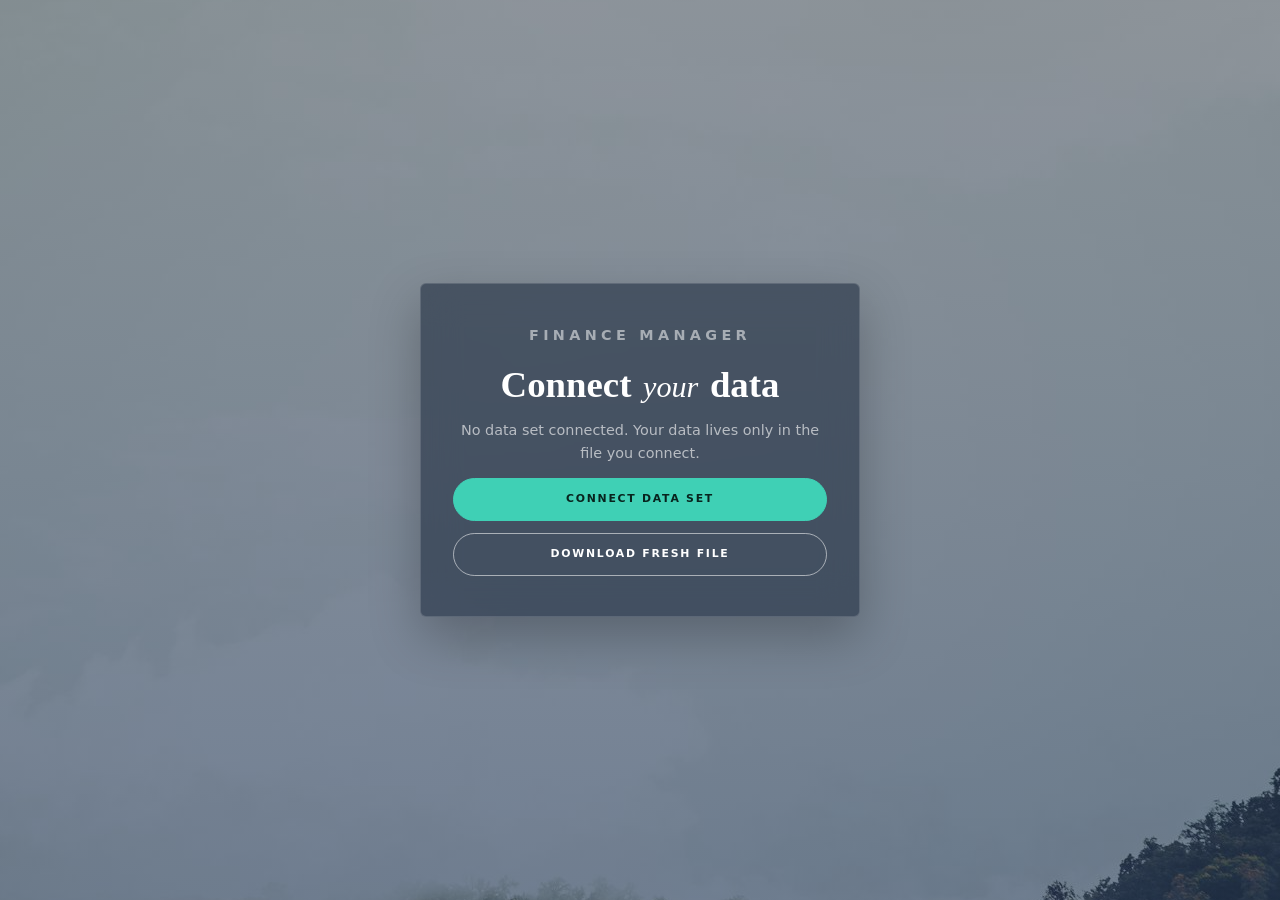
==== commit c23186d4: "Require connected data file; remove browser storage" ====
--- a/index.html
+++ b/index.html
@@ -10,9 +10,10 @@
 <body>
 
   <!-- ===== Lock screen (shown when a password is set) ===== -->
-  <div id="lock-screen" class="overlay hidden">
+  <div id="lock-screen" class="overlay hidden" style="--bg:url(img/forest-covered-fog.jpg)">
     <div class="card overlay-card">
-      <h1>🔒 Locked</h1>
+      <p class="eyebrow">Locked</p>
+      <h1>Welcome <em>back</em></h1>
       <form id="lock-form">
         <label for="lock-password">Password</label>
         <input type="password" id="lock-password" autocomplete="current-password" required>
@@ -25,9 +26,10 @@
   </div>
 
   <!-- ===== Connect screen (shown when no data set is connected) ===== -->
-  <div id="connect-screen" class="overlay">
+  <div id="connect-screen" class="overlay" style="--bg:url(img/beautiful-hills.jpg)">
     <div class="card overlay-card">
-      <h1>💰 Finance Manager</h1>
+      <p class="eyebrow">Finance Manager</p>
+      <h1>Connect <em>your</em> data</h1>
       <p>No data set connected. Your data lives only in the file you connect.</p>
       <div class="overlay-actions">
         <button type="button" class="btn primary full hidden" id="connect-reconnect">Reconnect</button>
@@ -41,31 +43,37 @@
   <!-- ===== Main app ===== -->
   <div id="app" class="hidden">
 
-    <header class="app-header">
-      <h1>💰 Finance Manager</h1>
-      <div class="header-right">
+    <header class="nav">
+      <div class="logo">
+        <svg viewBox="0 0 64 64" fill="none"><path d="M8 40 30 14l12 18-8 4 14 14-24-6z" fill="#fff" opacity=".9"/><path d="M30 14 8 40l22-8z" fill="#fff" opacity=".55"/></svg>
+        <b>Finance</b><i>Manager</i>
+      </div>
+      <nav class="tabs">
+        <button class="tab active" data-page="dashboard">Dashboard</button>
+        <button class="tab" data-page="income">Income</button>
+        <button class="tab" data-page="expenses">Expenses</button>
+        <button class="tab" data-page="accounts">Accounts</button>
+        <button class="tab" data-page="investments">Investments</button>
+        <button class="tab" data-page="budget">Budget</button>
+        <button class="tab" data-page="reports">Reports</button>
+        <button class="tab" data-page="settings">Settings</button>
+      </nav>
+      <div class="nav-right">
         <span id="data-status" class="status"></span>
         <button id="btn-lock" class="btn small hidden">🔒 Lock</button>
       </div>
     </header>
 
-    <nav class="tabs">
-      <button class="tab active" data-page="dashboard">Dashboard</button>
-      <button class="tab" data-page="income">Income</button>
-      <button class="tab" data-page="expenses">Expenses</button>
-      <button class="tab" data-page="accounts">Accounts</button>
-      <button class="tab" data-page="investments">Investments</button>
-      <button class="tab" data-page="budget">Budget</button>
-      <button class="tab" data-page="reports">Reports</button>
-      <button class="tab" data-page="settings">Settings</button>
-    </nav>
-
     <main>
 
       <!-- ===== Page 1: Dashboard ===== -->
-      <section id="page-dashboard" class="page active">
-        <h2 id="dashboard-greeting">Dashboard</h2>
-
+      <section id="page-dashboard" class="page active" style="--bg:url(img/trees-golden-hour.jpg)">
+        <div class="hero">
+          <p class="eyebrow" id="dashboard-greeting">Welcome</p>
+          <h1 class="headline">money <em>for</em> tomorrow</h1>
+          <p class="lede">Everything you earn, spend and grow — calm, clear and in one place.</p>
+        </div>
+        <div class="wrap">
         <div class="stat-grid">
           <div class="card stat">
             <span class="stat-label">Total Balance</span>
@@ -118,12 +126,17 @@
           </table>
           <p class="hint" id="recent-empty">No transactions yet.</p>
         </div>
+        </div>
       </section>
 
       <!-- ===== Page 2: Income ===== -->
-      <section id="page-income" class="page">
-        <h2>Income</h2>
-
+      <section id="page-income" class="page" style="--bg:url(img/leaves-shaped-like-stick-hanging-from-tree.jpg)">
+        <div class="hero short">
+          <p class="eyebrow">Money in</p>
+          <h1 class="headline">Income</h1>
+          <p class="lede">Track what comes in, one deposit at a time.</p>
+        </div>
+        <div class="wrap">
         <div class="card">
           <h3>Add One-Time Income</h3>
           <form id="income-form" class="form-grid">
@@ -186,12 +199,17 @@
           </table>
           <p class="hint" id="income-empty">No income recorded yet.</p>
         </div>
+        </div>
       </section>
 
       <!-- ===== Page 3: Expenses ===== -->
-      <section id="page-expenses" class="page">
-        <h2>Expenses</h2>
-
+      <section id="page-expenses" class="page" style="--bg:url(img/close-up-silhouette-plants.jpg)">
+        <div class="hero short">
+          <p class="eyebrow">Money out</p>
+          <h1 class="headline">Expenses</h1>
+          <p class="lede">See clearly where every rand goes.</p>
+        </div>
+        <div class="wrap">
         <div class="card">
           <h3>Add One-Time Expense</h3>
           <form id="expense-form" class="form-grid">
@@ -274,12 +292,17 @@
           </table>
           <p class="hint" id="expense-empty">No expenses recorded yet.</p>
         </div>
+        </div>
       </section>
 
       <!-- ===== Page 4: Accounts ===== -->
-      <section id="page-accounts" class="page">
-        <h2>Accounts</h2>
-
+      <section id="page-accounts" class="page" style="--bg:url(img/beautiful-hills.jpg)">
+        <div class="hero short">
+          <p class="eyebrow">Where it lives</p>
+          <h1 class="headline">Accounts</h1>
+          <p class="lede">Cheque, savings and credit — all in view.</p>
+        </div>
+        <div class="wrap">
         <div class="card">
           <h3 id="account-form-title">Add Account</h3>
           <form id="account-form" class="form-grid">
@@ -341,12 +364,17 @@
           </table>
           <p class="hint" id="accounts-empty">No accounts yet. Add your first account above.</p>
         </div>
+        </div>
       </section>
 
       <!-- ===== Investments ===== -->
-      <section id="page-investments" class="page">
-        <h2>Investments</h2>
-
+      <section id="page-investments" class="page" style="--bg:url(img/straw-with-clouds.jpg)">
+        <div class="hero short">
+          <p class="eyebrow">Growing</p>
+          <h1 class="headline">Invest <em>in</em> tomorrow</h1>
+          <p class="lede">Monthly contributions, grouped automatically.</p>
+        </div>
+        <div class="wrap">
         <div class="stat-grid">
           <div class="card stat">
             <span class="stat-label">Monthly Investing</span>
@@ -399,11 +427,17 @@
           </table>
           <p class="hint" id="investments-empty">No investments yet. Add your first one above.</p>
         </div>
+        </div>
       </section>
 
       <!-- ===== Budget planner ===== -->
-      <section id="page-budget" class="page">
-        <h2>Budget Planner</h2>
+      <section id="page-budget" class="page" style="--bg:url(img/closeup-two-small-common-mushrooms-forest-surrounded-by-greenery.jpg)">
+        <div class="hero short">
+          <p class="eyebrow">Plan ahead</p>
+          <h1 class="headline">Budget <em>planner</em></h1>
+          <p class="lede">Plan the month before it happens.</p>
+        </div>
+        <div class="wrap">
         <p class="hint">Add your planned monthly expenses to see whether you stay on track with your budget split. Untick an item to test a "what if" without deleting it.</p>
 
         <div class="card">
@@ -498,23 +532,26 @@
           </table>
           <p class="hint" id="plan-empty">No planned expenses yet.</p>
         </div>
+        </div>
       </section>
 
       <!-- ===== Page 5: Settings ===== -->
-      <section id="page-reports" class="page"></section>
-
-      <section id="page-settings" class="page">
-        <h2>Settings</h2>
-
-        <div class="card">
-          <h3>Appearance</h3>
-          <label class="inline-label">Theme
-            <select id="set-theme">
-              <option value="light">Light</option>
-              <option value="dark">Dark</option>
-            </select>
-          </label>
-        </div>
+      <section id="page-reports" class="page" style="--bg:url(img/forest-covered-fog.jpg)">
+        <div class="hero short">
+          <p class="eyebrow">Insights</p>
+          <h1 class="headline">Reports</h1>
+          <p class="lede">Filter, review and export your history.</p>
+        </div>
+        <div class="wrap" id="reports-body"></div>
+      </section>
+
+      <section id="page-settings" class="page" style="--bg:url(img/tree-beach-ocean-coastline-nature.jpg)">
+        <div class="hero short">
+          <p class="eyebrow">Make it yours</p>
+          <h1 class="headline">Settings</h1>
+          <p class="lede">Security and your data file.</p>
+        </div>
+        <div class="wrap">
 
         <div class="card" id="password-card">
           <h3>Password Lock</h3>
@@ -547,6 +584,7 @@
           <h3>Danger Zone</h3>
           <button class="btn danger" id="btn-clear-all">Delete ALL data</button>
         </div>
+        </div>
       </section>
 
     </main>
--- a/styles.css
+++ b/styles.css
@@ -1,321 +1,276 @@
-/* ============ Theme variables ============ */
-:root {
-  --bg: #f1f4f8;
-  --surface: #ffffff;
-  --text: #1b2430;
-  --muted: #64748b;
-  --border: #e2e8f0;
-  --primary: #2563eb;
-  --primary-hover: #1d4ed8;
-  --primary-text: #ffffff;
-  --income: #16a34a;
-  --expense: #dc2626;
-  --danger: #dc2626;
-  --danger-hover: #b91c1c;
-  --shadow: 0 1px 3px rgba(15, 23, 42, 0.08);
-  --radius: 10px;
-}
-
-[data-theme="dark"] {
-  --bg: #0f172a;
-  --surface: #1e293b;
-  --text: #e2e8f0;
-  --muted: #94a3b8;
-  --border: #334155;
-  --primary: #3b82f6;
-  --primary-hover: #2563eb;
-  --primary-text: #ffffff;
-  --income: #4ade80;
-  --expense: #f87171;
-  --danger: #ef4444;
-  --danger-hover: #dc2626;
-  --shadow: 0 1px 3px rgba(0, 0, 0, 0.4);
-}
-
-/* ============ Base ============ */
-* { box-sizing: border-box; }
-
-body {
-  margin: 0;
-  font-family: "Segoe UI", system-ui, -apple-system, sans-serif;
-  background: var(--bg);
-  color: var(--text);
-  line-height: 1.5;
-}
-
-h1 { font-size: 1.4rem; margin: 0; }
-h2 { margin: 0 0 16px; font-size: 1.3rem; }
-h3 { margin: 0 0 12px; font-size: 1.05rem; }
-
-.hidden { display: none !important; }
-
-/* ============ Header & nav ============ */
-.app-header {
-  display: flex;
-  align-items: center;
-  justify-content: space-between;
-  padding: 14px 24px;
-  background: var(--surface);
-  border-bottom: 1px solid var(--border);
-  position: sticky;
-  top: 0;
-  z-index: 10;
-}
-
-.header-right { display: flex; align-items: center; gap: 12px; }
-.status { font-size: 0.8rem; color: var(--muted); }
-.status.ok { color: var(--income); font-weight: 600; }
-.status.bad { color: var(--expense); font-weight: 600; }
-
-.tabs {
-  display: flex;
-  gap: 4px;
-  padding: 0 24px;
-  background: var(--surface);
-  border-bottom: 1px solid var(--border);
-  overflow-x: auto;
-}
-
-.tab {
-  background: none;
-  border: none;
-  border-bottom: 3px solid transparent;
-  padding: 10px 16px;
-  font-size: 0.95rem;
-  color: var(--muted);
-  cursor: pointer;
-  white-space: nowrap;
-}
-
-.tab:hover { color: var(--text); }
-.tab.active { color: var(--primary); border-bottom-color: var(--primary); font-weight: 600; }
-
-/* ============ Layout ============ */
-main {
-  max-width: 1000px;
-  margin: 0 auto;
-  padding: 24px 16px 60px;
-}
-
-.page { display: none; }
-.page.active { display: block; }
-
-.card {
-  background: var(--surface);
-  border: 1px solid var(--border);
-  border-radius: var(--radius);
-  box-shadow: var(--shadow);
-  padding: 20px;
-  margin-bottom: 20px;
-}
-
-/* ============ Dashboard stats ============ */
-.stat-grid {
-  display: grid;
-  grid-template-columns: repeat(auto-fit, minmax(200px, 1fr));
-  gap: 16px;
-  margin-bottom: 20px;
-}
-
-.stat { display: flex; flex-direction: column; gap: 6px; margin-bottom: 0; }
-.stat-label { font-size: 0.85rem; color: var(--muted); }
-.stat-value { font-size: 1.5rem; font-weight: 700; }
-.income { color: var(--income); }
-.expense { color: var(--expense); }
-
-/* ============ Forms ============ */
-.form-grid {
-  display: grid;
-  grid-template-columns: repeat(auto-fit, minmax(200px, 1fr));
-  gap: 14px;
-  align-items: end;
-}
-
-.form-grid label,
-.overlay-card label {
-  display: flex;
-  flex-direction: column;
-  gap: 6px;
-  font-size: 0.85rem;
-  font-weight: 600;
-  color: var(--muted);
-}
-
-.span-2 { grid-column: span 2; }
-
-input, select {
-  padding: 9px 12px;
-  border: 1px solid var(--border);
-  border-radius: 8px;
-  font-size: 0.95rem;
-  background: var(--bg);
-  color: var(--text);
-  font-family: inherit;
-}
-
-input:focus, select:focus {
-  outline: 2px solid var(--primary);
-  outline-offset: -1px;
-}
-
-.form-actions { display: flex; gap: 10px; align-items: center; }
-
-.inline-label {
-  display: flex;
-  align-items: center;
-  gap: 12px;
-  font-size: 0.95rem;
-}
-
-/* ============ Buttons ============ */
-.btn {
-  padding: 9px 16px;
-  border: 1px solid var(--border);
-  border-radius: 8px;
-  background: var(--surface);
-  color: var(--text);
-  font-size: 0.9rem;
-  font-family: inherit;
-  cursor: pointer;
-}
-
-.btn:hover { border-color: var(--primary); color: var(--primary); }
-
-.btn.primary { background: var(--primary); border-color: var(--primary); color: var(--primary-text); }
-.btn.primary:hover { background: var(--primary-hover); }
-
-.btn.danger { background: var(--danger); border-color: var(--danger); color: #fff; }
-.btn.danger:hover { background: var(--danger-hover); }
-
-.btn.small { padding: 5px 10px; font-size: 0.8rem; }
-.btn.full { width: 100%; }
-.btn.link { border: none; background: none; color: var(--muted); text-decoration: underline; }
-
-.btn-row { display: flex; gap: 10px; flex-wrap: wrap; margin: 12px 0; }
-
-.file-label { display: inline-block; cursor: pointer; }
-
-.icon-btn {
-  background: none;
-  border: none;
-  cursor: pointer;
-  font-size: 0.95rem;
-  padding: 4px 6px;
-  border-radius: 6px;
-  color: var(--muted);
-}
-.icon-btn:hover { background: var(--bg); color: var(--danger); }
-
-/* ============ Tables ============ */
-table { width: 100%; border-collapse: collapse; font-size: 0.9rem; }
-
-th, td {
-  text-align: left;
-  padding: 10px 8px;
-  border-bottom: 1px solid var(--border);
-}
-
-th { color: var(--muted); font-size: 0.78rem; text-transform: uppercase; letter-spacing: 0.04em; }
-
-.num { text-align: right; font-variant-numeric: tabular-nums; }
-
-.badge {
-  display: inline-block;
-  padding: 2px 10px;
-  border-radius: 999px;
-  font-size: 0.75rem;
-  font-weight: 600;
-}
-.badge.income { background: rgba(22, 163, 74, 0.12); color: var(--income); }
-.badge.expense { background: rgba(220, 38, 38, 0.12); color: var(--expense); }
-
-.amount-income { color: var(--income); font-weight: 600; }
-.amount-expense { color: var(--expense); font-weight: 600; }
-
-/* ============ Recurring list ============ */
-.rec-list { list-style: none; margin: 16px 0 0; padding: 0; }
-
-.rec-list li {
-  display: flex;
-  align-items: center;
-  justify-content: space-between;
-  gap: 12px;
-  padding: 12px;
-  border: 1px solid var(--border);
-  border-radius: 8px;
-  margin-bottom: 8px;
-  flex-wrap: wrap;
-}
-
-.rec-info { display: flex; flex-direction: column; }
-.rec-info .sub { font-size: 0.8rem; color: var(--muted); }
-.rec-actions { display: flex; gap: 8px; align-items: center; }
-
-/* ============ Overlays (connect / lock) ============ */
-.overlay {
-  position: fixed;
-  inset: 0;
-  background: var(--bg);
-  display: flex;
-  align-items: center;
-  justify-content: center;
-  padding: 20px;
-  z-index: 100;
-}
-
-.overlay-card { max-width: 440px; width: 100%; text-align: center; }
-.overlay-card h1 { margin-bottom: 14px; }
-.overlay-card p { color: var(--muted); font-size: 0.9rem; }
-.overlay-card form { text-align: left; display: flex; flex-direction: column; gap: 12px; margin-top: 10px; }
-.overlay-card .btn-row { justify-content: center; }
-
-.error { color: var(--danger) !important; font-size: 0.85rem; margin: 0; }
-
-.hint { font-size: 0.82rem; color: var(--muted); margin: 8px 0 0; }
-
-.danger-zone { border-color: var(--danger); }
-
-/* ============ Responsive ============ */
-@media (max-width: 600px) {
-  .span-2 { grid-column: span 1; }
-  table { font-size: 0.8rem; }
-  th, td { padding: 8px 4px; }
-  .app-header { padding: 12px 16px; }
-  .tabs { padding: 0 8px; }
-}
+/* ============ Finance Manager — immersive photo look ============ */
+:root {
+  --navy: #0d1b2e;
+  --navy-2: #13263f;
+  --text: #ffffff;
+  --muted: rgba(255, 255, 255, .62);
+  --line: rgba(255, 255, 255, .14);
+  --glass-2: rgba(255, 255, 255, .11);
+  --card: rgba(13, 27, 46, .5);
+  --primary: #3fd0b5;
+  --income: #3fd0b5;
+  --expense: #ff7a6b;
+  --danger: #ff7a6b;
+  --amber: #ffc261;
+  --teal-soft: rgba(63, 208, 181, .16);
+  --coral-soft: rgba(255, 122, 107, .16);
+  --amber-soft: rgba(255, 194, 97, .16);
+  --serif: 'Playfair Display', Georgia, 'Times New Roman', serif;
+  --sans: 'Montserrat', 'Segoe UI', system-ui, -apple-system, Roboto, sans-serif;
+  --radius: 6px;
+}
+
+* { box-sizing: border-box; }
+html { scroll-behavior: smooth; }
+
+body {
+  margin: 0;
+  font-family: var(--sans);
+  background: var(--navy);
+  color: var(--text);
+  line-height: 1.55;
+  -webkit-font-smoothing: antialiased;
+}
+
+h1, h2, h3 { margin: 0; }
+h3 { font-family: var(--serif); font-size: 1.35rem; font-weight: 700; margin-bottom: 6px; }
+p { margin: 0 0 12px; }
+a { color: inherit; }
+
+.hidden { display: none !important; }
+
+/* ============ Top navigation ============ */
+.nav {
+  position: fixed; inset: 0 0 auto 0; z-index: 50;
+  display: flex; align-items: center; justify-content: space-between; gap: 24px;
+  padding: 0 40px; height: 76px;
+  border-bottom: 1px solid var(--line);
+  background: linear-gradient(to bottom, rgba(13, 27, 46, .55), rgba(13, 27, 46, .15));
+  backdrop-filter: blur(8px);
+  -webkit-backdrop-filter: blur(8px);
+}
+
+.logo { display: flex; align-items: center; gap: 10px; white-space: nowrap; }
+.logo svg { width: 30px; height: 30px; }
+.logo b { font-family: var(--serif); font-size: 1.25rem; font-weight: 700; letter-spacing: .01em; }
+.logo i { font-family: var(--serif); font-weight: 400; opacity: .85; }
+
+.tabs { display: flex; align-items: center; gap: 30px; }
+
+.tab {
+  background: none; border: none; border-bottom: 2px solid transparent;
+  padding: 8px 0; color: var(--text); opacity: .85; cursor: pointer; white-space: nowrap;
+  font: inherit; font-size: .68rem; font-weight: 700; letter-spacing: .14em; text-transform: uppercase;
+  transition: opacity .15s, border-color .15s;
+}
+.tab:hover { opacity: 1; }
+.tab.active { opacity: 1; border-bottom-color: var(--primary); }
+
+.nav-right { display: flex; align-items: center; gap: 16px; }
+.status {
+  display: flex; align-items: center; gap: 8px; white-space: nowrap;
+  font-size: .68rem; font-weight: 700; letter-spacing: .12em; text-transform: uppercase; opacity: .85;
+}
+.status:empty { display: none; }
+.status::before { content: ''; width: 8px; height: 8px; border-radius: 50%; background: var(--amber); box-shadow: 0 0 0 4px var(--amber-soft); }
+.status.ok::before { background: var(--income); box-shadow: 0 0 0 4px var(--teal-soft); }
+.status.bad::before { background: var(--expense); box-shadow: 0 0 0 4px var(--coral-soft); }
+
+/* ============ Pages: photo is pinned, content scrolls over it ============ */
+.page { display: none; position: relative; min-height: 100vh; }
+.page.active { display: block; }
+
+.page::before, .page::after { content: ''; position: fixed; inset: 0; z-index: -1; pointer-events: none; }
+.page::before { background: var(--bg) center / cover no-repeat; }
+.page::after { background: linear-gradient(to bottom, rgba(13, 27, 46, .28), rgba(20, 44, 78, .22) 45%, rgba(13, 27, 46, .5)); }
+
+.hero {
+  position: relative; min-height: 78vh; display: flex; flex-direction: column; align-items: center; justify-content: center;
+  text-align: center; padding: 120px 24px 130px;
+}
+.hero.short { min-height: 54vh; padding-bottom: 110px; }
+#page-dashboard .hero { min-height: 100vh; padding-bottom: 80px; }
+
+.hero .eyebrow, .hero .headline, .hero .lede { text-shadow: 0 1px 3px rgba(8, 18, 34, .6), 0 2px 28px rgba(8, 18, 34, .7); }
+.eyebrow { font-size: .7rem; font-weight: 700; letter-spacing: .3em; text-transform: uppercase; opacity: .85; margin: 0 0 18px; }
+.headline { font-family: var(--serif); font-weight: 900; font-size: clamp(2.6rem, 7vw, 5.2rem); line-height: 1.05; letter-spacing: -.01em; }
+.headline em, .overlay-card h1 em { font-weight: 400; font-style: italic; font-size: .82em; padding: 0 .08em; }
+.lede { max-width: 560px; margin: 18px auto 0; color: var(--muted); font-size: .98rem; }
+
+.wrap { position: relative; z-index: 2; max-width: 1180px; margin: -90px auto 0; padding: 0 32px 60px; }
+#page-dashboard .wrap { margin-top: 0; padding-top: 40px; }
+
+/* ============ Cards ============ */
+.card {
+  background: var(--card); border: 1px solid var(--line); border-radius: var(--radius);
+  padding: 28px; margin-bottom: 24px; overflow-x: auto;
+  backdrop-filter: blur(18px); -webkit-backdrop-filter: blur(18px);
+  box-shadow: 0 20px 50px rgba(0, 0, 0, .25);
+}
+
+.hint { font-size: .85rem; color: var(--muted); margin: 8px 0 0; font-family: var(--sans); font-weight: 400; }
+h3 .hint { font-size: .75rem; margin: 0 0 0 6px; }
+
+.stat-grid { display: grid; grid-template-columns: repeat(auto-fit, minmax(220px, 1fr)); gap: 24px; margin-bottom: 24px; }
+.stat { display: flex; flex-direction: column; gap: 6px; margin-bottom: 0; padding: 24px; }
+.stat-label { font-size: .64rem; font-weight: 700; letter-spacing: .18em; text-transform: uppercase; color: var(--muted); }
+.stat-value { font-family: var(--serif); font-size: 2rem; font-weight: 700; line-height: 1.15; }
+.stat-grid .stat:first-child { background: linear-gradient(135deg, rgba(63, 208, 181, .3), rgba(26, 62, 110, .45)); border-color: rgba(63, 208, 181, .4); }
+.income { color: var(--income); }
+.expense { color: var(--expense); }
+
+/* ============ Forms ============ */
+.form-grid { display: grid; grid-template-columns: repeat(auto-fit, minmax(190px, 1fr)); gap: 18px; align-items: end; }
+.span-2 { grid-column: span 2; }
+
+.form-grid label, .overlay-card label, .rv-filter-grid label, .rv-form label, .inline-label {
+  display: flex; flex-direction: column; gap: 8px;
+  font-size: .6rem; font-weight: 700; letter-spacing: .18em; text-transform: uppercase; color: var(--muted);
+}
+.inline-label { flex-direction: row; align-items: center; gap: 12px; font-size: .75rem; }
+
+input, select {
+  font: inherit; font-size: .92rem; letter-spacing: 0; text-transform: none; font-weight: 400; color: #fff;
+  background: transparent; border: none; border-bottom: 1.5px solid rgba(255, 255, 255, .35); border-radius: 0;
+  padding: 8px 2px; outline: none; transition: border-color .15s; color-scheme: dark;
+}
+input::placeholder { color: rgba(255, 255, 255, .35); }
+select option { background: var(--navy-2); color: #fff; }
+input:focus, select:focus { border-bottom-color: var(--primary); }
+
+input[type="checkbox"] {
+  appearance: none; -webkit-appearance: none; width: 44px; height: 24px; padding: 0; border: none; border-radius: 999px;
+  background: rgba(255, 255, 255, .2); position: relative; cursor: pointer; flex: none; vertical-align: middle;
+}
+input[type="checkbox"]::after { content: ''; position: absolute; top: 3px; left: 3px; width: 18px; height: 18px; border-radius: 50%; background: #fff; transition: transform .15s; }
+input[type="checkbox"]:checked { background: var(--primary); }
+input[type="checkbox"]:checked::after { transform: translateX(20px); }
+
+.form-actions { display: flex; gap: 12px; align-items: center; flex-wrap: wrap; }
+
+/* ============ Buttons ============ */
+.btn {
+  display: inline-flex; align-items: center; justify-content: center; gap: 8px;
+  padding: 12px 26px; border-radius: 999px; border: 1.5px solid rgba(255, 255, 255, .55);
+  background: transparent; color: #fff; font: inherit; font-size: .68rem; font-weight: 700;
+  letter-spacing: .16em; text-transform: uppercase; cursor: pointer; transition: background .2s, color .2s, border-color .2s;
+}
+.btn:hover { background: rgba(255, 255, 255, .14); }
+.btn.primary { background: var(--primary); border-color: var(--primary); color: #08241e; }
+.btn.primary:hover { background: #5be0c8; }
+.btn.danger { background: transparent; border-color: rgba(255, 122, 107, .6); color: var(--danger); }
+.btn.danger:hover { background: var(--coral-soft); }
+.btn.small { padding: 7px 16px; font-size: .6rem; }
+.btn.full { width: 100%; }
+.btn.link { border: none; background: none; color: var(--muted); text-decoration: underline; }
+
+.btn-row { display: flex; gap: 12px; flex-wrap: wrap; margin: 14px 0; }
+.file-label { cursor: pointer; }
+
+.icon-btn {
+  background: none; border: none; cursor: pointer; font-size: .95rem; padding: 4px 8px; border-radius: 6px; color: var(--muted);
+}
+.icon-btn:hover { background: var(--coral-soft); color: var(--danger); }
+
+/* ============ Tables ============ */
+table { width: 100%; border-collapse: collapse; font-size: .88rem; }
+th, td { text-align: left; padding: 15px 12px; border-bottom: 1px solid rgba(255, 255, 255, .08); vertical-align: middle; }
+th { font-size: .6rem; font-weight: 700; letter-spacing: .18em; text-transform: uppercase; color: var(--muted); border-bottom-color: var(--line); padding: 10px 12px; }
+tbody tr:last-child td { border-bottom: none; }
+tbody tr:hover td { background: rgba(255, 255, 255, .04); }
+.num { text-align: right; font-variant-numeric: tabular-nums; }
+
+.badge { display: inline-block; padding: 3px 11px; border-radius: 999px; font-size: .62rem; font-weight: 700; letter-spacing: .1em; text-transform: uppercase; background: var(--glass-2); color: #fff; }
+.badge.income { background: var(--teal-soft); color: var(--income); }
+.badge.expense { background: var(--coral-soft); color: var(--expense); }
+
+.amount-income { color: var(--income); font-weight: 600; }
+.amount-expense { color: var(--expense); font-weight: 600; }
+
+/* ============ Recurring list ============ */
+.rec-list { list-style: none; margin: 18px 0 0; padding: 0; }
+.rec-list li {
+  display: flex; align-items: center; justify-content: space-between; gap: 12px; flex-wrap: wrap;
+  padding: 14px 16px; border: 1px solid var(--line); border-radius: var(--radius); margin-bottom: 10px;
+  background: rgba(255, 255, 255, .04);
+}
+.rec-info { display: flex; flex-direction: column; }
+.rec-info .sub { font-size: .8rem; color: var(--muted); }
+.rec-actions { display: flex; gap: 8px; align-items: center; }
+
+/* ============ Overlays (connect / lock) ============ */
+.overlay {
+  position: fixed; inset: 0; z-index: 100; padding: 20px; overflow: auto;
+  display: flex; align-items: center; justify-content: center;
+  background: linear-gradient(to bottom, rgba(13, 27, 46, .45), rgba(20, 44, 78, .6)), var(--bg) center / cover no-repeat;
+}
+.overlay-card { max-width: 440px; width: 100%; text-align: center; margin: 0; padding: 40px 32px; }
+.overlay-card h1 { font-family: var(--serif); font-weight: 900; font-size: 2.3rem; line-height: 1.1; margin-bottom: 14px; }
+.overlay-card p { color: var(--muted); font-size: .9rem; }
+.overlay-card .eyebrow { opacity: .85; }
+.overlay-card form { text-align: left; display: flex; flex-direction: column; gap: 14px; margin-top: 10px; }
+.overlay-card .btn-row { justify-content: center; }
+.overlay-card input { text-align: center; }
+.overlay-actions { display: flex; flex-direction: column; gap: 12px; margin-top: 14px; }
+
+.error { color: var(--danger) !important; font-size: .85rem; margin: 0; }
+.danger-zone { border-color: rgba(255, 122, 107, .4); }
 
 /* ============ Reports ============ */
-.rv-filter-grid { display: flex; gap: 14px; flex-wrap: wrap; align-items: flex-end; }
-.rv-filter-grid label, .rv-form label { display: flex; flex-direction: column; gap: 4px; font-size: 0.85rem; color: var(--muted); }
-.rv-row { margin-bottom: 20px; }
-.rv-row-bar { display: flex; gap: 10px; align-items: center; flex-wrap: wrap; margin-bottom: 8px; font-size: 0.85rem; }
+.rv-filter-grid { display: flex; gap: 18px; flex-wrap: wrap; align-items: flex-end; }
+.rv-row { margin-bottom: 24px; }
+.rv-row-bar { display: flex; gap: 12px; align-items: center; flex-wrap: wrap; margin-bottom: 10px; font-size: .85rem; }
 .rv-row-bar label { display: flex; align-items: center; gap: 6px; color: var(--muted); }
-.rv-grid-row { display: grid; gap: 14px; }
+.rv-grid-row { display: grid; gap: 24px; }
 .rv-visual { margin: 0; min-width: 0; display: flex; flex-direction: column; }
 .rv-head { display: flex; justify-content: space-between; gap: 8px; align-items: flex-start; }
 .rv-head h3 { margin: 0; }
 .rv-actions { display: flex; gap: 6px; }
-.rv-body { flex: 1; margin-top: 10px; overflow: auto; }
-.rv-empty-slot { min-height: 120px; border: 2px dashed var(--border); border-radius: var(--radius); background: none; color: var(--muted); cursor: pointer; font: inherit; }
+.rv-body { flex: 1; margin-top: 12px; overflow: auto; }
+.rv-empty-slot {
+  min-height: 120px; border: 1.5px dashed rgba(255, 255, 255, .35); border-radius: var(--radius);
+  background: rgba(13, 27, 46, .3); color: var(--muted); cursor: pointer; font: inherit;
+}
 .rv-empty-slot:hover { border-color: var(--primary); color: var(--primary); }
-.rv-card-value { font-size: 2rem; font-weight: 700; text-align: center; padding: 18px 0; }
+.rv-card-value { font-family: var(--serif); font-size: 2.2rem; font-weight: 700; text-align: center; padding: 18px 0; }
 .rv-svg { width: 100%; height: auto; max-height: 360px; }
 .rv-axis { font-size: 10px; fill: var(--muted); }
-.rv-grid { stroke: var(--border); stroke-width: 1; }
+.rv-grid { stroke: var(--line); stroke-width: 1; }
 .rv-pie { display: flex; gap: 16px; align-items: center; flex-wrap: wrap; justify-content: center; }
 .rv-pie-svg { width: 190px; height: 190px; flex: none; }
-.rv-legend { list-style: none; margin: 0; padding: 0; font-size: 0.85rem; }
+.rv-legend { list-style: none; margin: 0; padding: 0; font-size: .85rem; }
 .rv-dot { display: inline-block; width: 10px; height: 10px; border-radius: 50%; margin-right: 6px; }
 .rv-table-wrap { max-height: 340px; overflow: auto; }
 .rv-empty { text-align: center; padding: 20px 0; }
-.rv-modal { position: fixed; inset: 0; background: rgba(0, 0, 0, 0.5); z-index: 50; display: flex; align-items: flex-start; justify-content: center; padding: 24px; overflow: auto; }
-.rv-modal-card { width: 100%; max-width: 760px; margin: 0; }
-.rv-form { display: grid; grid-template-columns: repeat(auto-fit, minmax(190px, 1fr)); gap: 12px; }
-.rv-fil-row { display: flex; gap: 6px; margin-bottom: 6px; flex-wrap: wrap; }
+.rv-modal { position: fixed; inset: 0; background: rgba(5, 12, 24, .7); z-index: 120; display: flex; align-items: flex-start; justify-content: center; padding: 24px; overflow: auto; }
+.rv-modal-card { width: 100%; max-width: 760px; margin: 0; background: rgba(13, 27, 46, .96); }
+.rv-form { display: grid; grid-template-columns: repeat(auto-fit, minmax(190px, 1fr)); gap: 16px; }
+.rv-fil-row { display: flex; gap: 8px; margin-bottom: 8px; flex-wrap: wrap; }
 .rv-fil-row input { flex: 1; min-width: 100px; }
-.rv-preview { border: 1px solid var(--border); border-radius: var(--radius); padding: 10px; margin-bottom: 8px; max-height: 340px; overflow: auto; }
-@media (max-width: 700px) { .rv-grid-row { grid-template-columns: 1fr !important; } .rv-grid-row > * { grid-column: auto !important; } }
-.rv-title { display: flex; justify-content: space-between; align-items: center; flex-wrap: wrap; gap: 8px; }
-.rv-title .btn-row { margin: 0 0 16px; }
-.rv-title label.btn { cursor: pointer; }
-.overlay-actions { display: flex; flex-direction: column; gap: 12px; margin-top: 14px; }
+.rv-preview { border: 1px solid var(--line); border-radius: var(--radius); padding: 12px; margin-bottom: 8px; max-height: 340px; overflow: auto; }
+.rv-title { display: flex; justify-content: flex-end; align-items: center; flex-wrap: wrap; gap: 8px; }
+.rv-title .btn-row { margin: 0 0 20px; }
+.rv-title label.btn { cursor: pointer; }
+@media (max-width: 700px) { .rv-grid-row { grid-template-columns: 1fr !important; } .rv-grid-row > * { grid-column: auto !important; } }
+
+/* ============ Responsive ============ */
+@media (max-width: 1100px) {
+  .tabs { gap: 18px; }
+  .status { display: none; }
+}
+@media (max-width: 900px) {
+  .nav { height: auto; flex-wrap: wrap; padding: 12px 16px; gap: 8px; }
+  .tabs { order: 3; width: 100%; overflow-x: auto; gap: 20px; padding-bottom: 4px; }
+  .hero { padding-top: 150px; }
+  .wrap { padding: 0 16px 40px; }
+}
+@media (max-width: 600px) {
+  .span-2 { grid-column: span 1; }
+  table { font-size: .8rem; }
+  th, td { padding: 10px 6px; }
+  .card { padding: 20px; }
+}
+
+/* Spacing between a card's intro text and its form */
+.card > .form-grid, .card > form.form-grid { margin-top: 18px; }
+.wrap > .hint { text-shadow: 0 1px 8px rgba(8, 18, 34, .8); }
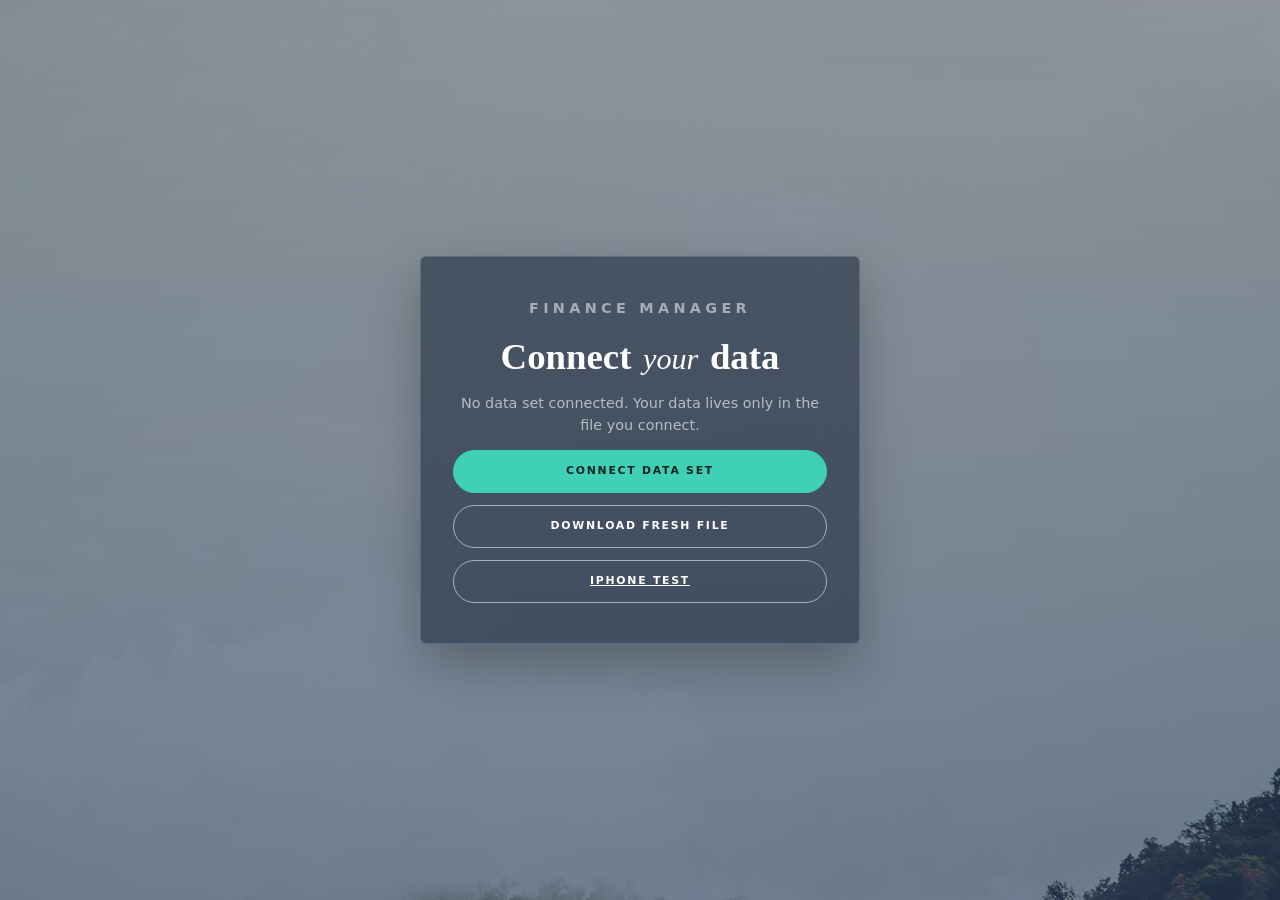
==== commit 739bd308: "New photo look, no-browser-storage mode, iPhone test" ====
--- a/index.html
+++ b/index.html
@@ -35,6 +35,11 @@
         <button type="button" class="btn primary full hidden" id="connect-reconnect">Reconnect</button>
         <button type="button" class="btn primary full" id="connect-link">Connect data set</button>
         <button type="button" class="btn full" id="connect-download">Download fresh file</button>
+
+  <!-- Iphone Test Temp line -->
+        <a class="btn full" id="connect-iphone" href="Iphone%20test/">Iphone test</a>
+
+
       </div>
       <p id="connect-unsupported" class="error hidden">This browser can't link local files. Use Chrome or Edge.</p>
     </div>
--- a/styles.css
+++ b/styles.css
@@ -274,3 +274,7 @@
 /* Spacing between a card's intro text and its form */
 .card > .form-grid, .card > form.form-grid { margin-top: 18px; }
 .wrap > .hint { text-shadow: 0 1px 8px rgba(8, 18, 34, .8); }
+
+
+/* Iphone Test Temp line
+a.btn { display: inline-flex; align-items: center; justify-content: center; text-decoration: none; }
